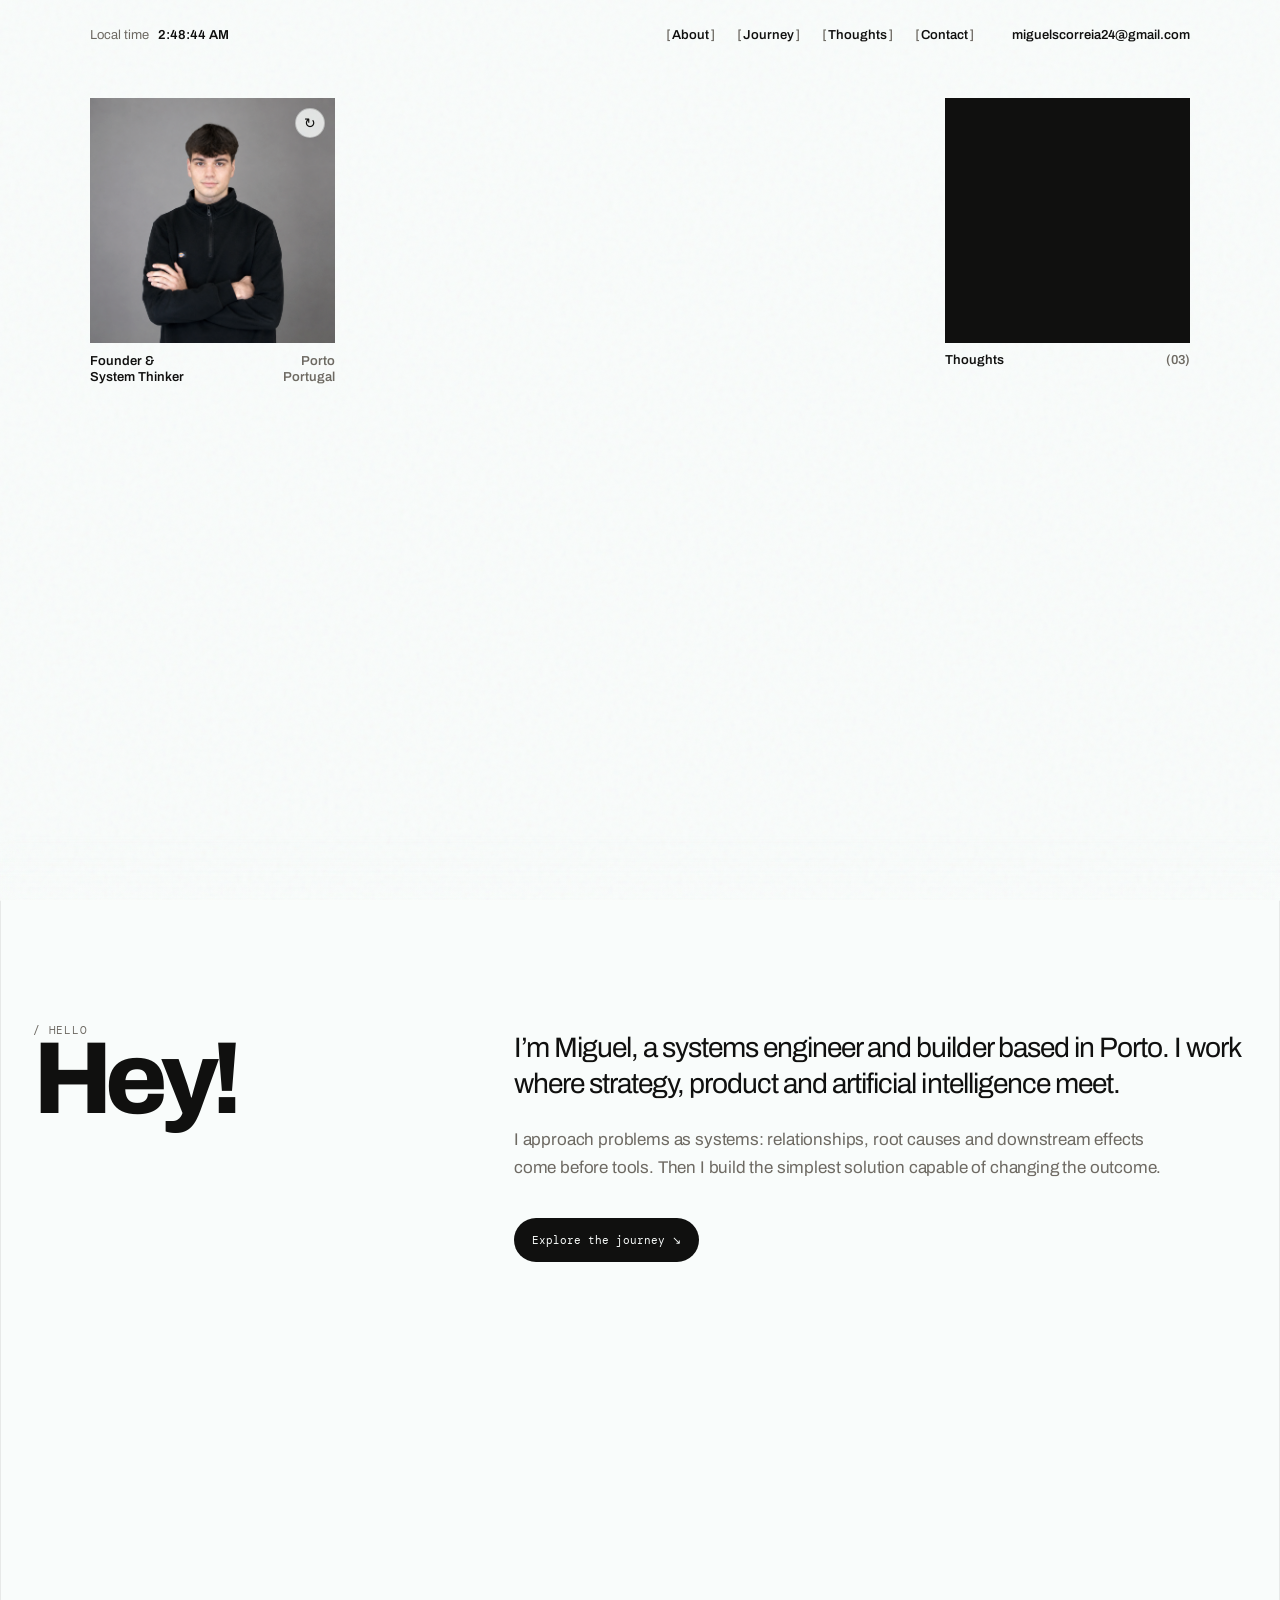
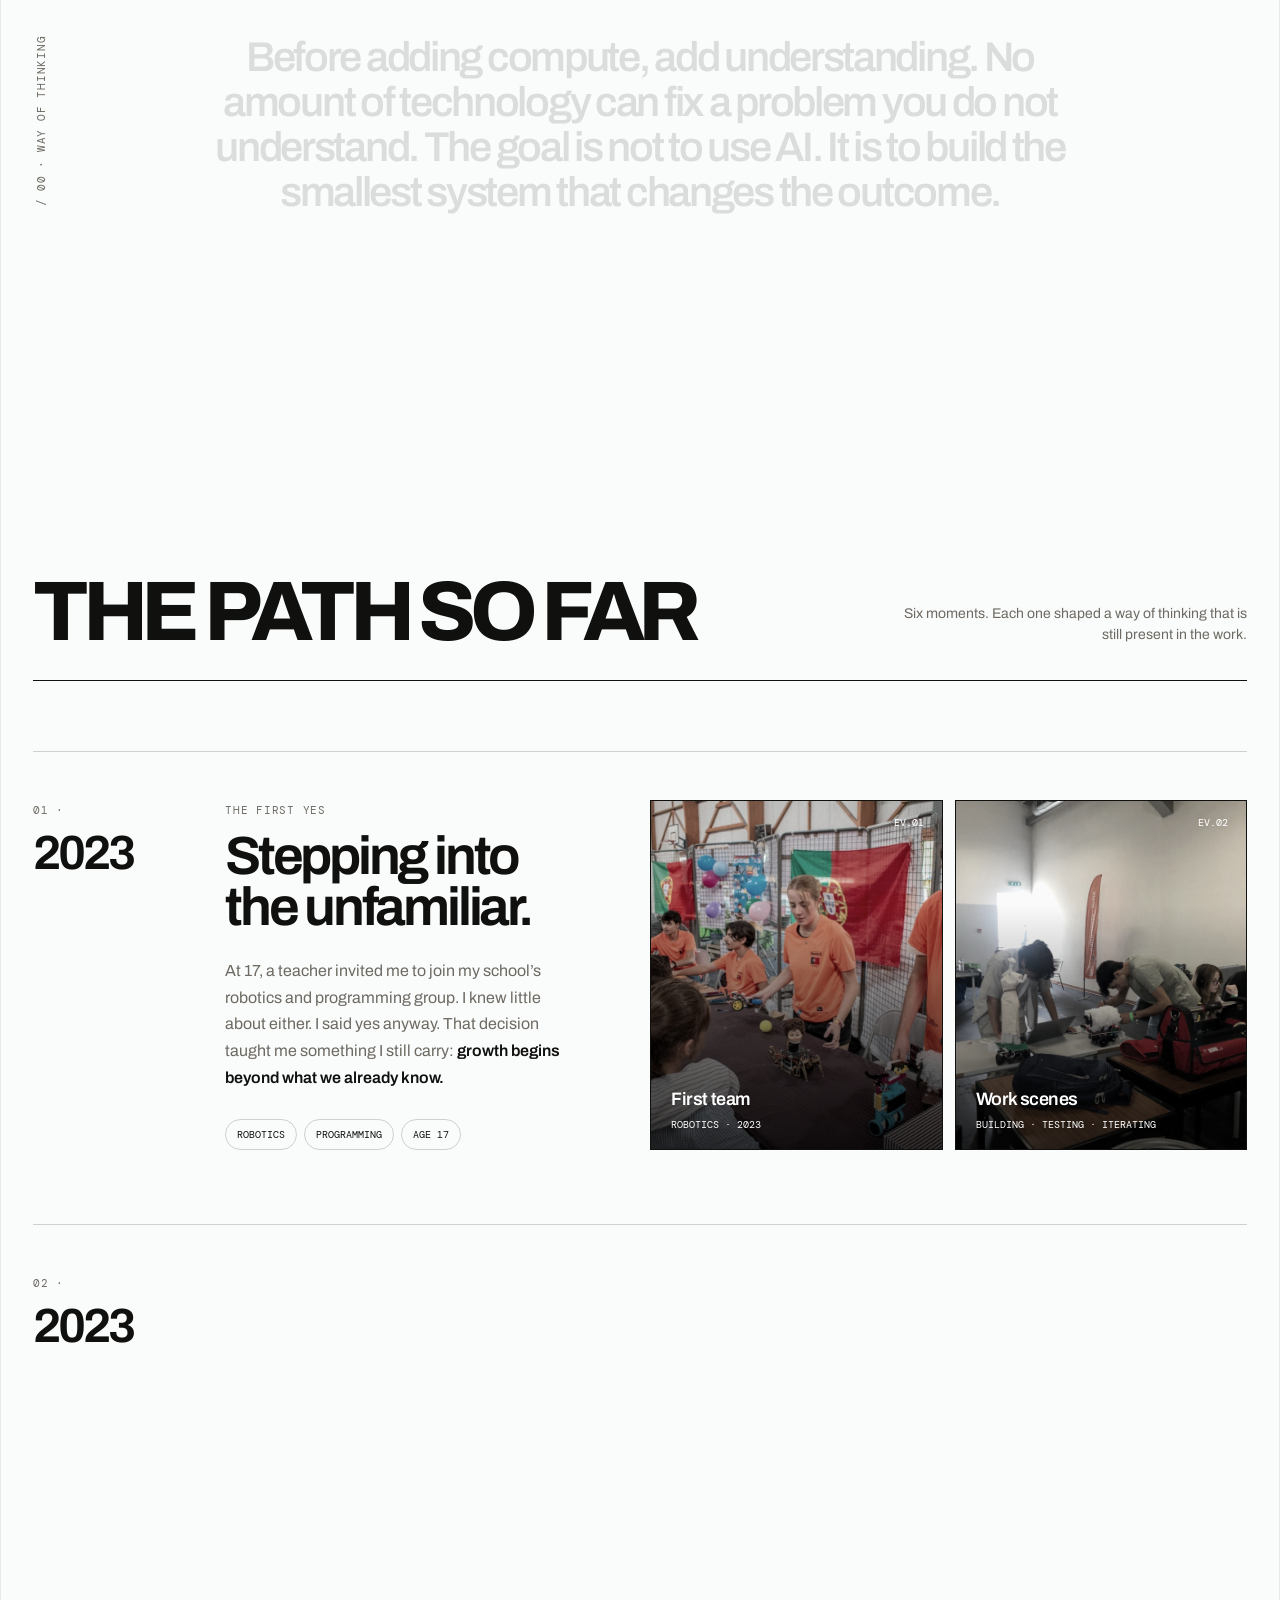
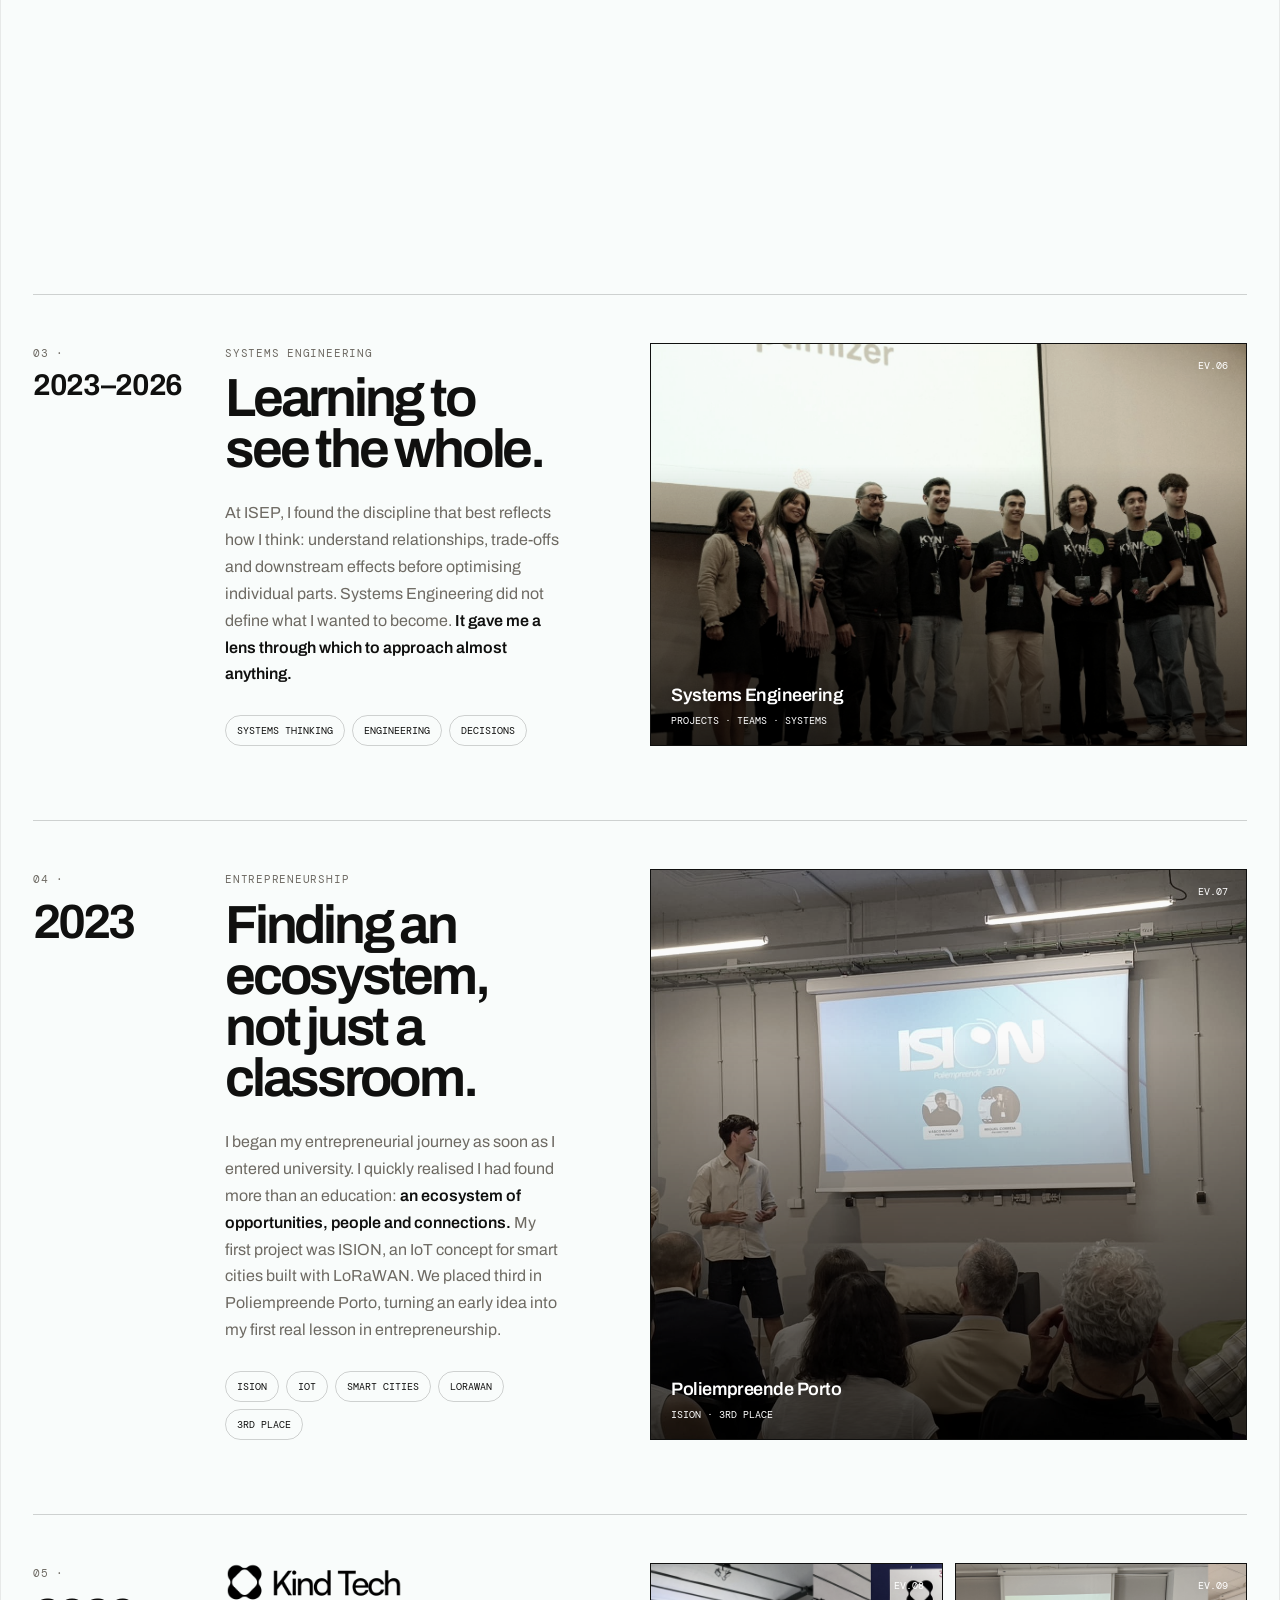
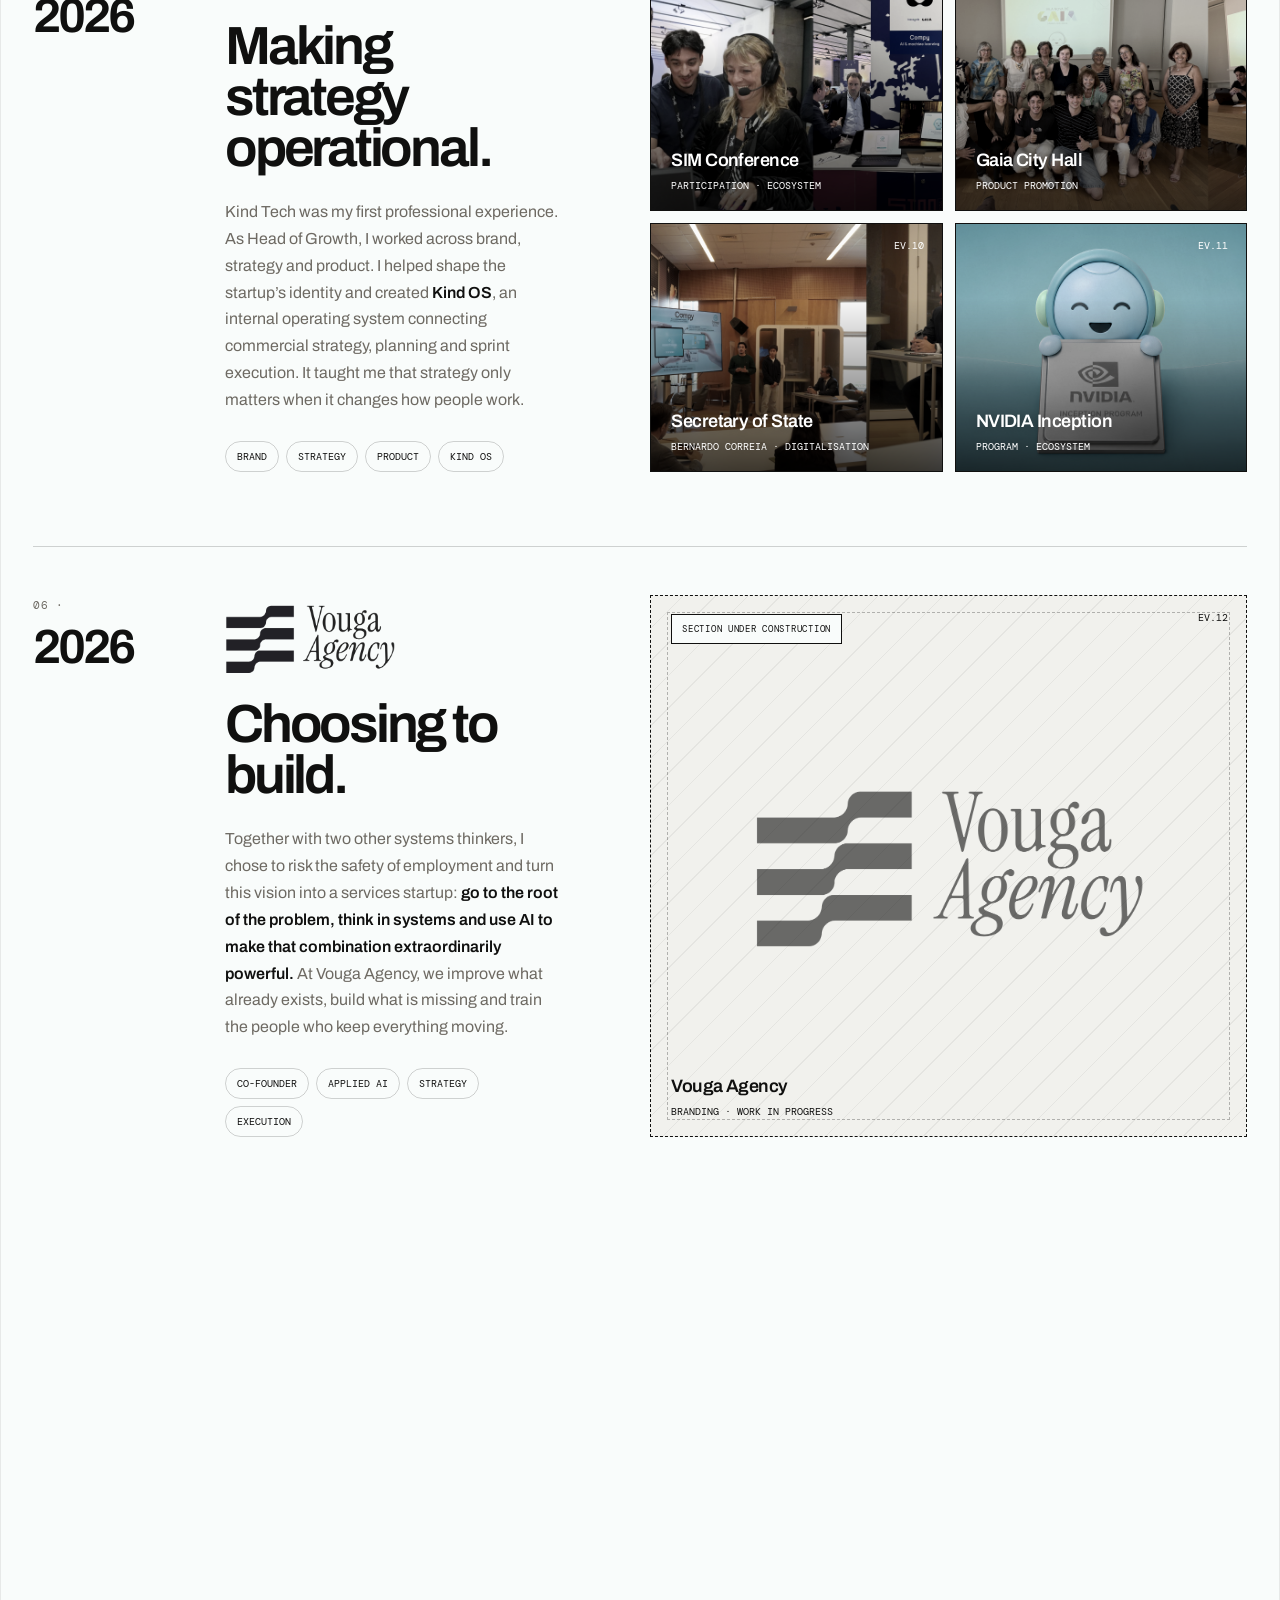
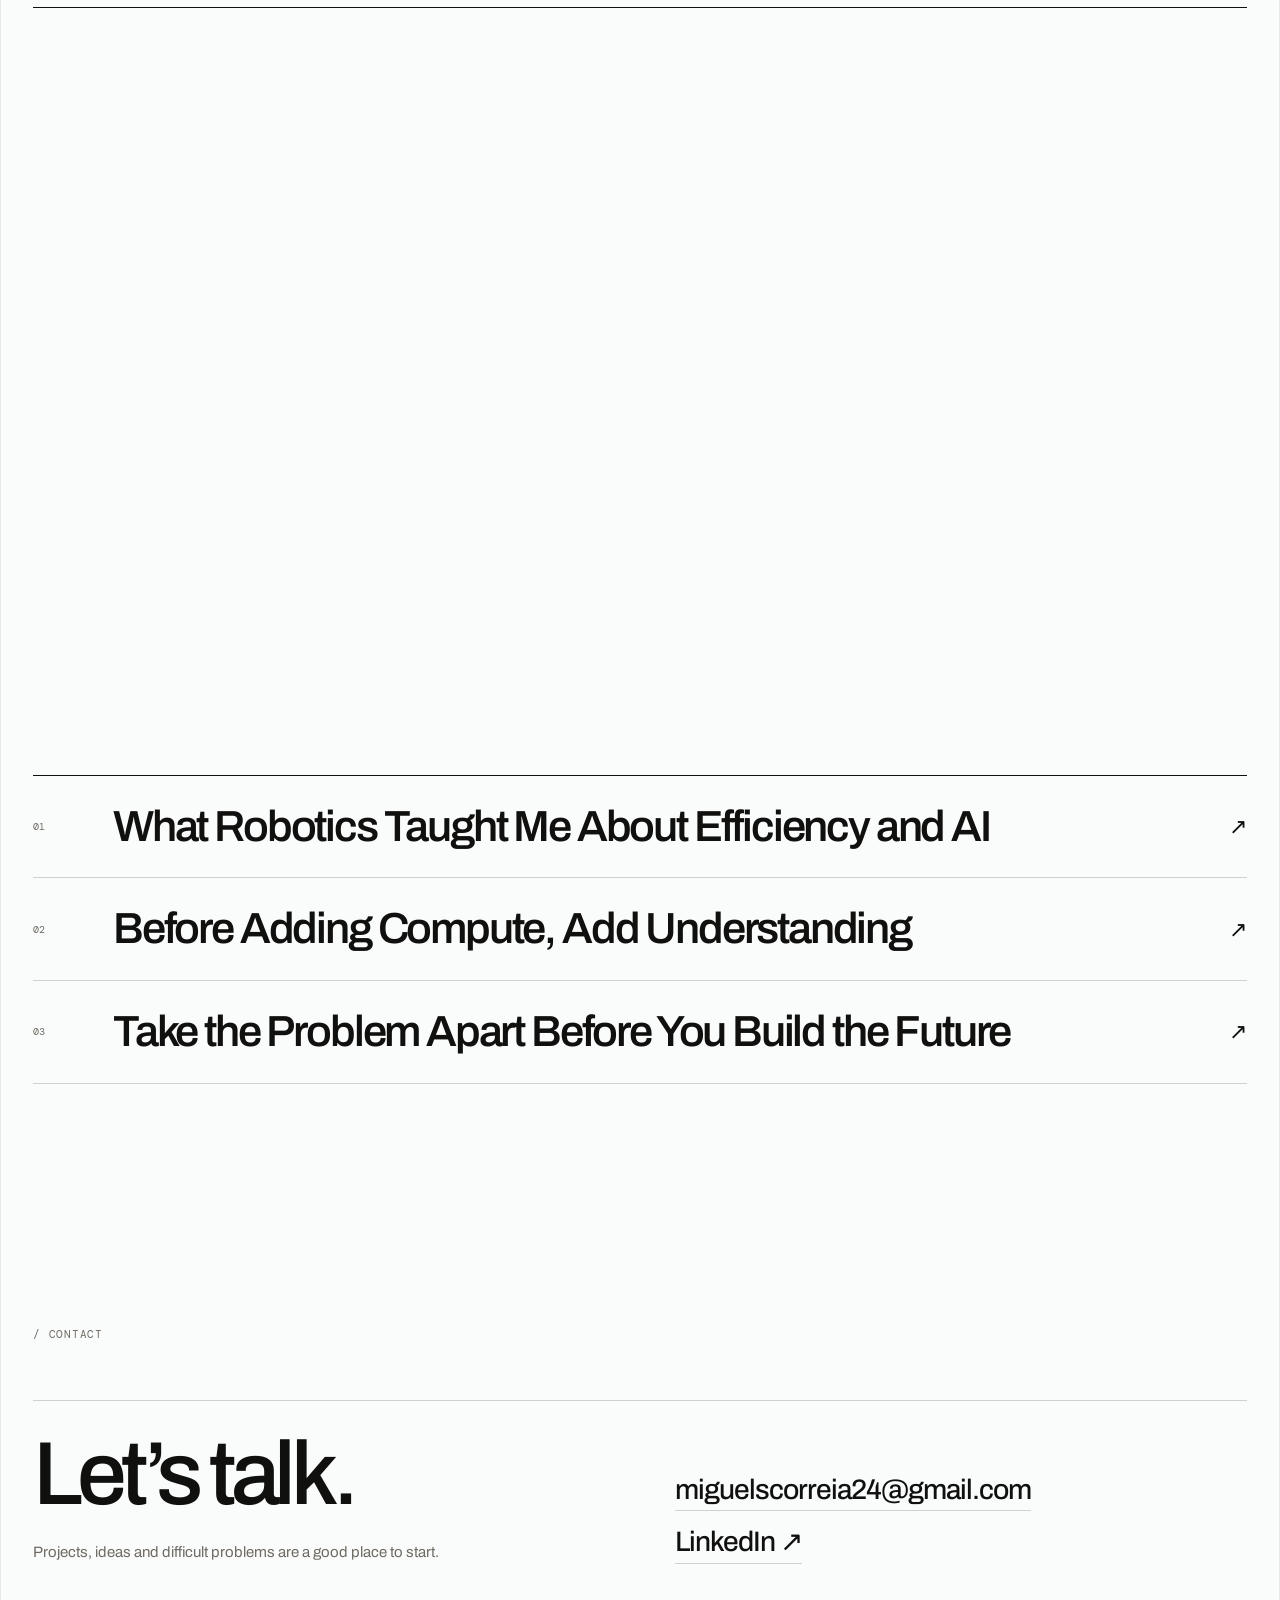
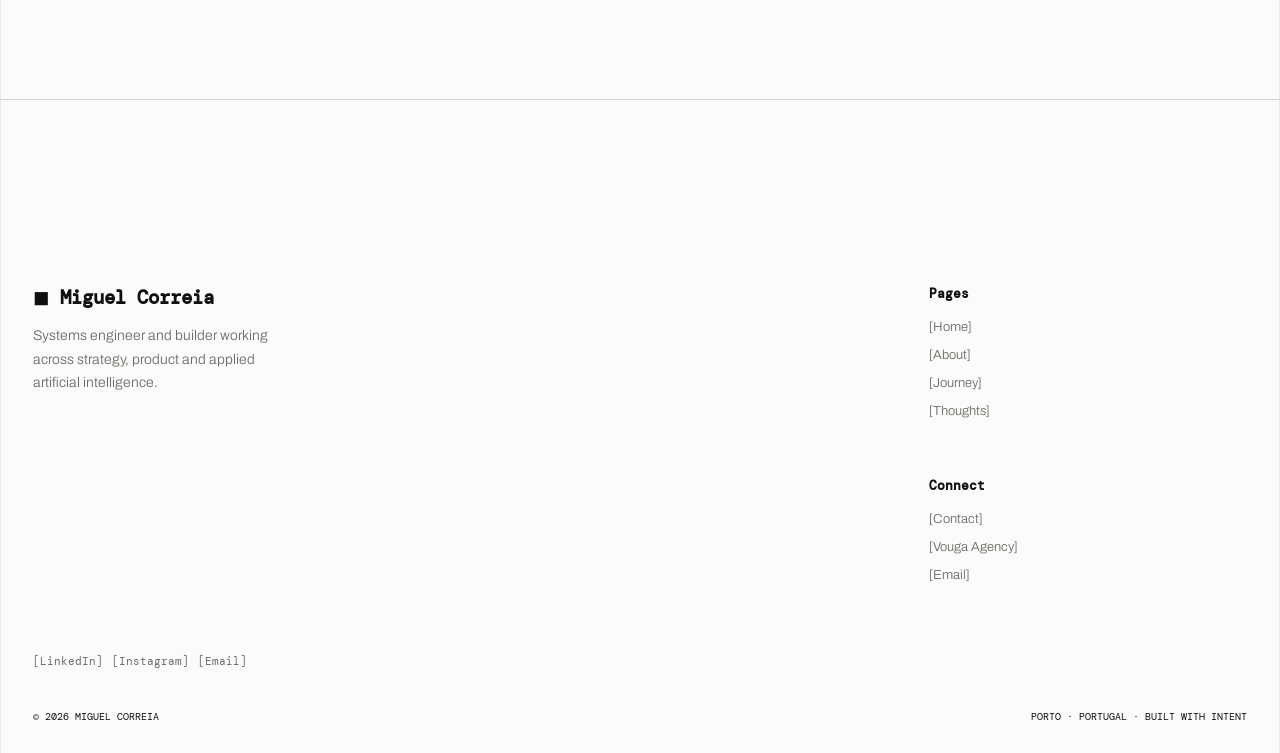
==== index.html @ 3b6b0b32 "index naming" ====
<!doctype html>
<html lang="en">
<head>
  <meta charset="utf-8">
  <meta name="viewport" content="width=device-width, initial-scale=1">
  <meta name="description" content="Miguel Correia — systems engineer and co-founder of Vouga Agency.">
  <meta name="theme-color" content="#f3f0ea">
  <title>Miguel Correia — Founder & System Thinker</title>
  <link rel="preconnect" href="https://fonts.googleapis.com">
  <link rel="preconnect" href="https://fonts.gstatic.com" crossorigin>
  <link href="https://fonts.googleapis.com/css2?family=Archivo:wdth,wght@75..125,300..900&family=DM+Mono:wght@300;400;500&display=swap" rel="stylesheet">
  <style>
    :root{
      --paper:#f9fcfb;
      --paper-deep:#f3f0ea;
      --ink:#10100f;
      --muted:#6e6a63;
      --line:rgba(16,16,15,.18);
      --acid:#d97850;
      --orange:#d97850;
      --violet:#6f5cff;
      --sans:"Archivo",Arial,sans-serif;
      --mono:"DM Mono",monospace;
      --ease:cubic-bezier(.16,1,.3,1);
    }

    *{box-sizing:border-box;margin:0;padding:0}
    html{scroll-behavior:smooth;scroll-padding-top:110px}
    body{background:#f9fcfb;color:var(--ink);font-family:var(--sans);overflow-x:hidden;-webkit-font-smoothing:antialiased}
    a{color:inherit}
    ::selection{background:var(--acid);color:var(--ink)}
    img{display:block;max-width:100%}

    .grain{position:fixed;inset:0;z-index:100;pointer-events:none;opacity:.055;mix-blend-mode:multiply;background-image:url("data:image/svg+xml,%3Csvg viewBox='0 0 180 180' xmlns='http://www.w3.org/2000/svg'%3E%3Cfilter id='n'%3E%3CfeTurbulence type='fractalNoise' baseFrequency='.86' numOctaves='4' stitchTiles='stitch'/%3E%3C/filter%3E%3Crect width='100%25' height='100%25' filter='url(%23n)' opacity='.8'/%3E%3C/svg%3E")}
    .progress{position:fixed;z-index:40;left:0;top:0;width:100%;height:3px;transform:scaleX(var(--progress,0));transform-origin:left;background:var(--acid);pointer-events:none}
    .page{width:100%;margin-inline:auto}
    .page>main,.page>footer{width:min(1440px,100%);margin-inline:auto;border-left:1px solid rgba(16,16,15,.08);border-right:1px solid rgba(16,16,15,.08)}
    .shell{width:min(1320px,calc(100% - 64px));margin-inline:auto}
    .micro{font:400 11px/1.5 var(--mono);letter-spacing:.07em;text-transform:uppercase}
    .muted{color:var(--muted)}

    .nav{position:fixed;z-index:30;top:22px;left:50%;transform:translateX(-50%);width:min(470px,calc(100% - 30px));height:62px;padding:8px;border-radius:22px;background:var(--ink);color:var(--paper);transition:width .55s var(--ease),height .55s var(--ease),border-radius .55s var(--ease);box-shadow:0 16px 40px rgba(16,16,15,.12)}
    .nav.compact{width:min(400px,calc(100% - 30px));height:54px;border-radius:18px}
    .nav-inner{height:100%;display:flex;align-items:center;justify-content:space-between;padding-left:12px}
    .nav-brand{font-size:19px;font-weight:600;text-decoration:none;letter-spacing:-.04em}
    .nav-menu{display:flex;align-items:center;gap:4px}
    .nav-menu a{font:400 10px var(--mono);text-decoration:none;padding:11px 12px;border-radius:12px;color:rgba(243,240,234,.72);transition:.25s}
    .nav-menu a:hover{color:var(--paper);background:rgba(255,255,255,.1)}
    .nav-toggle{display:none;border:0;background:var(--paper);color:var(--ink);border-radius:11px;padding:10px 13px;font:500 12px var(--mono)}

    .hero{min-height:100svh;position:relative;display:flex;align-items:center;padding:132px 0 50px;overflow:hidden}
    .hero-stage{position:relative;width:100%}
    .hero-title{position:relative;z-index:3;font-size:clamp(86px,14.1vw,204px);font-weight:820;font-stretch:100%;line-height:.76;letter-spacing:-.085em;text-transform:uppercase;pointer-events:none;transform:translate3d(0,calc(var(--hero-shift,0) * -1px),0)}
    .hero-title span{display:block}
    .hero-title .line-2{text-align:right}
    .hero-title .outline{color:transparent;-webkit-text-stroke:2px var(--ink)}

    .portrait-stack{position:absolute;z-index:4;left:50%;top:47%;width:clamp(220px,22vw,330px);height:clamp(300px,34vw,480px);transform:translate(-50%,-42%) translate3d(0,calc(var(--hero-shift,0) * .42px),0);perspective:1000px}
    .portrait-back,.portrait-front{position:absolute;inset:0;overflow:hidden;border-radius:5px;background:#222;transition:transform .8s var(--ease),clip-path .8s var(--ease);box-shadow:0 28px 70px rgba(16,16,15,.16)}
    .portrait-back{transform:translate(-46px,-24px) rotate(-5deg);clip-path:polygon(0 0,100% 0,100% 82%,0 100%);filter:grayscale(1) contrast(1.15)}
    .portrait-front{transform:translate(34px,28px) rotate(3deg);clip-path:polygon(0 14%,100% 0,100% 100%,0 86%)}
    .portrait-stack:hover .portrait-back{transform:translate(-68px,-35px) rotate(-8deg)}
    .portrait-stack:hover .portrait-front{transform:translate(52px,38px) rotate(5deg)}
    .portrait-stack img{width:100%;height:100%;object-fit:cover;object-position:67% center;transform:scale(1.8);filter:saturate(.75) contrast(1.08)}
    .portrait-back img{filter:grayscale(1) contrast(1.2)}

    .spark{position:absolute;z-index:5;width:54px;height:54px;background:var(--ink);clip-path:polygon(50% 0,63% 36%,100% 50%,63% 64%,50% 100%,37% 64%,0 50%,37% 36%);filter:drop-shadow(3px 4px 0 var(--violet));animation:spin-float 7s ease-in-out infinite}
    .spark.s1{left:3%;top:54%}.spark.s2{right:2%;bottom:12%;width:66px;height:66px;animation-delay:-3s;filter:drop-shadow(-4px 4px 0 var(--orange))}
    @keyframes spin-float{50%{transform:translateY(-18px) rotate(38deg)}}

    .hero-meta{position:relative;z-index:6;display:flex;align-items:end;justify-content:space-between;margin-top:48px;gap:20px}
    .hero-meta strong{display:block;font-size:clamp(38px,5.3vw,78px);font-weight:650;letter-spacing:-.065em;line-height:.9}
    .hero-meta .right{text-align:right}
    .hero-meta .right span{display:block;margin-top:9px}

    .ticker{border-top:1px solid var(--ink);border-bottom:1px solid var(--ink);overflow:hidden;background:var(--acid);transform:rotate(-1deg) scale(1.02);margin:10px 0 0}
    .ticker-track{display:flex;width:max-content;animation:ticker 22s linear infinite;padding:14px 0}
    .ticker-track span{font-size:18px;font-weight:700;text-transform:uppercase;white-space:nowrap;letter-spacing:-.025em}
    .ticker-track span::after{content:"✦";padding:0 26px}
    @keyframes ticker{to{transform:translateX(-50%)}}

    .intro{padding:170px 0 120px}
    .intro-grid{display:grid;grid-template-columns:.65fr 1.35fr;gap:clamp(45px,10vw,150px);align-items:start}
    .intro h2{font-size:clamp(76px,10vw,145px);line-height:.8;font-weight:780;letter-spacing:-.075em}
    .intro-copy{padding-top:10px;max-width:760px}
    .intro-copy p{font-size:clamp(22px,2.2vw,33px);line-height:1.28;letter-spacing:-.035em;margin-bottom:24px}
    .intro-copy p:last-of-type{font-size:17px;line-height:1.65;letter-spacing:-.01em;color:var(--muted);max-width:650px}
    .pill-link{display:inline-flex;align-items:center;gap:12px;margin-top:12px;padding:15px 18px;border-radius:999px;background:var(--ink);color:var(--paper);font:400 11px var(--mono);text-decoration:none;transition:transform .35s var(--ease)}
    .pill-link:hover{transform:translateY(-4px) rotate(-1deg)}

    .manifesto{min-height:115svh;display:grid;place-items:center;padding:150px 0;position:relative}
    .manifesto-text{max-width:1100px;text-align:center;font-size:clamp(38px,5.5vw,80px);line-height:1.08;font-weight:570;letter-spacing:-.055em}
    .manifesto-text .word{color:rgba(16,16,15,.13);transition:color .18s linear,transform .18s linear;display:inline-block;transform:translateY(4px)}
    .manifesto-text .word.lit{color:var(--ink);transform:none}
    .manifesto-index{position:absolute;left:32px;top:50%;writing-mode:vertical-rl;transform:translateY(-50%) rotate(180deg)}

    .section-top{display:flex;justify-content:space-between;align-items:end;gap:30px;padding-bottom:34px;border-bottom:1px solid var(--ink)}
    .section-top h2{font-size:clamp(62px,8.6vw,125px);font-weight:760;line-height:.78;letter-spacing:-.075em;text-transform:uppercase}
    .section-top p{max-width:350px;text-align:right;color:var(--muted);font-size:14px;line-height:1.55}

    .journey{padding:100px 0 160px}
    .chapters{margin-top:70px}
    .chapter{display:grid;grid-template-columns:150px 1fr;gap:42px;padding:60px 0 100px;border-top:1px solid var(--line)}
    .chapter-index{position:sticky;top:110px;height:max-content}
    .chapter-index b{display:block;font-size:48px;font-weight:650;letter-spacing:-.06em;margin-top:8px}
    .chapter-index b.range{font-size:30px;letter-spacing:-.045em}
    .chapter-content{display:grid;grid-template-columns:minmax(280px,.72fr) minmax(420px,1.28fr);gap:clamp(40px,7vw,100px)}
    .chapter-copy h3{font-size:clamp(43px,5vw,72px);line-height:.95;font-weight:650;letter-spacing:-.06em;margin:12px 0 25px}
    .chapter-copy p{font-size:16px;line-height:1.68;color:var(--muted);max-width:560px}
    .chapter-copy strong{color:var(--ink);font-weight:600}
    .chapter-brand-logo{display:block;width:auto;max-width:190px;max-height:48px;object-fit:contain;object-position:left center;margin-bottom:18px}
    .chapter-brand-logo.kindtech-chapter-logo{transform:translateX(-.2cm)}
    .chapter-brand-logo.vouga-chapter-logo{width:170px;max-width:170px;max-height:none}
    .tags{display:flex;gap:7px;flex-wrap:wrap;margin-top:27px}
    .tags span{padding:8px 11px;border:1px solid var(--line);border-radius:999px;font:400 10px var(--mono);text-transform:uppercase}

    .evidence-grid{display:grid;grid-template-columns:repeat(2,1fr);gap:12px}
    .evidence{position:relative;min-height:225px;padding:22px;border:1px solid var(--ink);background:var(--paper-deep);overflow:hidden;transition:transform .5s var(--ease),background .3s;color:var(--ink)}
    .evidence.wide{grid-column:1/-1;min-height:300px}
    .evidence:hover{transform:translateY(-7px) rotate(.4deg);background:var(--acid)}
    .evidence::before,.evidence::after{content:"";position:absolute;background:var(--ink);opacity:.16}
    .evidence::before{width:140%;height:1px;left:-20%;top:50%;transform:rotate(18deg)}
    .evidence::after{height:140%;width:1px;top:-20%;left:50%;transform:rotate(18deg)}
    .evidence.has-image::before{z-index:1;inset:0;width:auto;height:auto;background:linear-gradient(180deg,rgba(0,0,0,.02) 30%,rgba(0,0,0,.72) 100%);opacity:1;transform:none}
    .evidence.has-image::after{display:none}
    .evidence.has-image img{position:absolute;inset:0;width:100%;height:100%;object-fit:cover;filter:grayscale(.35) saturate(.72) contrast(1.05);transition:transform .8s var(--ease),filter .8s var(--ease)}
    .evidence.has-image:hover img{transform:scale(1.045);filter:grayscale(0) saturate(.9) contrast(1.02)}
    .evidence.has-image .evidence-no,.evidence.has-image .evidence-label{z-index:2;color:#fff;text-shadow:0 1px 12px rgba(0,0,0,.28)}
    @media(min-width:651px){.evidence.has-image img.fnr-photo{object-position:50% 38%}}
    .evidence-grid.compact-four .evidence{min-height:180px}
    .evidence.pending-photo{background:linear-gradient(145deg,var(--paper-deep),#f9fcfb)}
    .evidence.pending-photo::before{opacity:.08}
    .evidence.pending-photo::after{opacity:.08}
    .evidence.pending-photo .evidence-label span::before{content:"○ ";color:var(--orange)}
    .evidence.construction{min-height:320px;background:#f1f1ed;border-style:dashed}
    .evidence.construction img{object-fit:contain;padding:clamp(45px,8vw,105px);opacity:.68;filter:grayscale(1) contrast(.92);animation:construction-logo 5s var(--ease) infinite}
    .evidence.construction::before{z-index:1;inset:0;width:auto;height:auto;background:repeating-linear-gradient(135deg,transparent 0 22px,rgba(16,16,15,.055) 22px 23px);opacity:1;transform:none;animation:construction-grid 7s linear infinite}
    .evidence.construction::after{display:block;z-index:1;inset:16px;width:auto;height:auto;border:1px dashed rgba(16,16,15,.28);background:transparent;opacity:1;transform:none}
    .evidence.construction .evidence-no,.evidence.construction .evidence-label{z-index:2;color:var(--ink);text-shadow:none}
    .construction-status{position:absolute;z-index:2;left:20px;top:18px;padding:8px 10px;border:1px solid var(--ink);background:var(--paper);font:400 9px var(--mono);text-transform:uppercase;letter-spacing:.08em}
    @keyframes construction-logo{50%{opacity:.9;transform:scale(1.018)}}
    @keyframes construction-grid{to{background-position:65px 0}}
    .evidence-no{position:absolute;right:18px;top:15px;font:400 10px var(--mono)}
    .evidence-label{position:absolute;left:20px;right:20px;bottom:18px;z-index:2}
    .evidence-label b{display:block;font-size:18px;font-weight:600;letter-spacing:-.03em;margin-bottom:5px}
    .evidence-label span{font:400 10px var(--mono);text-transform:uppercase}

    .vouga{position:relative;overflow:hidden;background:var(--ink);color:var(--paper);padding:150px 0 130px}
    .vouga::before{content:"";position:absolute;right:-12vw;top:-18vw;width:55vw;height:55vw;border:1px solid rgba(243,240,234,.16);border-radius:50%;box-shadow:0 0 0 7vw rgba(243,240,234,.025),0 0 0 14vw rgba(243,240,234,.018);animation:orbit-ring 14s linear infinite}
    @keyframes orbit-ring{to{transform:rotate(360deg)}}
    .vouga-head{display:flex;justify-content:space-between;align-items:start;position:relative;z-index:2}
    .vouga-logo{width:84px;filter:invert(1)}
    .vouga h2{position:relative;z-index:2;font-size:clamp(86px,14vw,202px);font-weight:800;line-height:.76;letter-spacing:-.085em;text-transform:uppercase;margin:100px 0 55px}
    .vouga h2 span{display:block}.vouga h2 span:last-child{text-align:right;color:var(--acid)}
    .vouga-grid{position:relative;z-index:2;display:grid;grid-template-columns:1.15fr .85fr;gap:80px;align-items:end}
    .vouga-lead{font-size:clamp(25px,3vw,44px);line-height:1.18;letter-spacing:-.045em;max-width:780px}
    .vouga-side{border-left:1px solid rgba(243,240,234,.25);padding-left:28px}
    .vouga-side p{color:rgba(243,240,234,.65);font-size:14px;line-height:1.65;margin-bottom:25px}
    .vouga .pill-link{background:var(--acid);color:var(--ink)}

    .principles{padding:150px 0}
    .principle-list{margin-top:70px;border-top:1px solid var(--ink)}
    .principle{display:grid;grid-template-columns:120px 1fr 1fr;gap:40px;align-items:center;padding:42px 0;border-bottom:1px solid var(--ink);transition:padding .4s var(--ease),background .3s}
    .principle:hover{padding-left:22px;padding-right:22px;background:var(--acid)}
    .principle h3{font-size:clamp(30px,4vw,58px);font-weight:660;letter-spacing:-.055em}
    .principle p{font-size:15px;line-height:1.6;color:var(--muted);max-width:480px}
    .principle:hover p{color:var(--ink)}

    .contact{min-height:100svh;display:grid;align-items:center;padding:140px 0 65px;overflow:hidden}
    .contact h2{font-size:clamp(86px,14vw,202px);font-weight:800;line-height:.76;letter-spacing:-.09em;text-transform:uppercase}
    .contact h2 span{display:block}.contact h2 span:nth-child(2){text-align:right;color:transparent;-webkit-text-stroke:2px var(--ink)}
    .contact-bottom{display:flex;justify-content:space-between;align-items:end;gap:30px;margin-top:70px;padding-top:28px;border-top:1px solid var(--ink)}
    .contact-bottom p{max-width:430px;color:var(--muted);line-height:1.6}
    .contact-mail{font-size:clamp(19px,2.2vw,32px);font-weight:600;letter-spacing:-.04em;text-underline-offset:7px}

    footer{display:flex;justify-content:space-between;gap:30px;padding:28px 0 36px;border-top:1px solid var(--line);font:400 10px var(--mono);text-transform:uppercase}

    /* proportion pass + editorial navigation */
    .nav{top:0;width:min(1200px,calc(100% - 32px));height:72px;padding:0 26px;border:1px solid rgba(16,16,15,.11);border-top:0;border-radius:0;background:rgba(243,240,234,.9);color:var(--ink);box-shadow:none;backdrop-filter:blur(18px)}
    .nav.compact{width:min(1200px,calc(100% - 32px));height:62px;border-radius:0}
    .nav-inner{display:grid;grid-template-columns:1fr auto 1fr;padding:0;height:100%}
    .nav-side{display:flex;align-items:center;gap:30px}
    .nav-side.right{justify-content:flex-end}
    .nav-side a{font:400 12px var(--mono);text-decoration:none;color:var(--muted);transition:color .25s}
    .nav-side a:hover{color:var(--ink)}
    .nav-brand{align-self:center;padding:0 30px;font-size:17px;font-weight:700;text-align:center}

    /* minimal editorial hero */
    .nav.hero-nav{position:absolute;top:0;width:100%;height:70px;padding:0 7vw;border:0;border-radius:0;background:transparent;box-shadow:none;backdrop-filter:none;color:var(--ink)}
    .nav.hero-nav.compact{width:100%;height:70px}
    .hero-nav .nav-inner{display:flex;justify-content:space-between;gap:30px}
    .local-time{display:flex;align-items:center;gap:9px;font-size:13px;white-space:nowrap}
    .local-time span{color:var(--muted)}
    .local-time strong{font-weight:600;font-variant-numeric:tabular-nums}
    .hero-nav-right{display:flex;align-items:center;gap:38px}
    .hero-nav-links{display:flex;gap:22px}
    .hero-nav-links a,.hero-email{font-size:13px;font-weight:570;text-decoration:none;white-space:nowrap}
    .hero-nav-links a::before{content:"[";color:var(--muted);margin-right:2px;display:inline-block;transition:.25s var(--ease)}
    .hero-nav-links a::after{content:"]";color:var(--muted);margin-left:2px;display:inline-block;transition:.25s var(--ease)}
    .hero-nav-links a:hover{color:var(--orange)}
    .hero-nav-links a:hover::before{transform:translateX(-2px)}.hero-nav-links a:hover::after{transform:translateX(2px)}
    .hero-email{text-decoration:underline;text-decoration-color:transparent;text-underline-offset:5px;transition:.25s}
    .hero-email:hover{text-decoration-color:var(--orange)}
    .mobile-brand,.mobile-menu-toggle,.mobile-menu{display:none}

    .minimal-hero{position:relative;min-height:100svh;padding:98px 7vw 48px;display:grid;grid-template-columns:minmax(190px,245px) 1fr minmax(190px,245px);grid-template-rows:auto 1fr auto;column-gap:clamp(32px,6vw,110px);overflow:hidden}
    .hero-profile{grid-column:1;grid-row:1;align-self:start}
    .hero-profile-photo{width:100%;aspect-ratio:1;overflow:hidden;background:var(--paper-deep)}
    .hero-profile-photo img{width:100%;height:100%;object-fit:cover;object-position:center;filter:saturate(.82) contrast(1.04)}
    .hero-profile-role{display:flex;justify-content:space-between;gap:12px;margin-top:10px;font-size:13px;font-weight:580;line-height:1.25}
    .hero-profile-role span:last-child{text-align:right;color:var(--muted)}
    .profile-card{position:relative;width:100%;aspect-ratio:1;perspective:1100px}
    .profile-card-inner{position:absolute;inset:0;transform-style:preserve-3d;transition:transform .8s var(--ease)}
    .profile-card.is-flipped .profile-card-inner{transform:rotateY(180deg)}
    .profile-card .hero-profile-photo,.profile-card-back{position:absolute;inset:0;width:100%;height:100%;backface-visibility:hidden;-webkit-backface-visibility:hidden}
    .profile-card .hero-profile-photo{aspect-ratio:auto}
    .profile-card-back{transform:rotateY(180deg);display:flex;flex-direction:column;justify-content:space-between;padding:20px;background:var(--ink);color:var(--paper)}
    .profile-card-back small{font:400 9px var(--mono);letter-spacing:.08em;text-transform:uppercase;color:rgba(249,252,251,.5)}
    .profile-card-links{display:flex;flex-direction:column;align-items:flex-start;gap:8px}
    .profile-card-links a{font-size:clamp(15px,1.4vw,20px);font-weight:560;text-decoration:none;border-bottom:1px solid rgba(249,252,251,.25)}
    .profile-flip-toggle{position:absolute;z-index:3;inset:0;width:100%;height:100%;border:0;background:transparent;cursor:pointer}
    .profile-flip-toggle::after{content:"↻";position:absolute;right:10px;top:10px;width:28px;height:28px;display:grid;place-items:center;border:1px solid rgba(16,16,15,.2);border-radius:50%;background:rgba(249,252,251,.82);color:var(--ink);font-size:14px;backdrop-filter:blur(8px);transition:transform .35s var(--ease)}
    .profile-flip-toggle:hover::after{transform:rotate(90deg)}
    .profile-flip-toggle:focus-visible,.profile-back-close:focus-visible{outline:2px solid var(--orange);outline-offset:3px}
    .profile-card.is-flipped .profile-flip-toggle{pointer-events:none}
    .profile-back-close{align-self:flex-end;width:30px;height:30px;border:1px solid rgba(249,252,251,.35);border-radius:50%;background:transparent;color:var(--paper);font-size:16px;cursor:pointer}

    .hero-video{grid-column:2;grid-row:1/4;place-self:center;width:100%;max-width:245px;aspect-ratio:1;overflow:hidden;background:var(--paper);isolation:isolate}
    .hero-video video{width:100%;height:100%;object-fit:cover;display:block;filter:grayscale(1) contrast(1.85) brightness(1.22);mix-blend-mode:multiply}

    .hero-thoughts{grid-column:3;grid-row:1;align-self:start}
    .hero-thought-frame{position:relative;width:100%;aspect-ratio:1;overflow:hidden;background:var(--ink);color:var(--paper)}
    .hero-thought{position:absolute;inset:0;padding:19px;display:flex;flex-direction:column;justify-content:space-between;color:inherit;text-decoration:none;opacity:0;visibility:hidden;pointer-events:none;transform:translateY(12px);animation:thought-cycle 18s infinite}
    .hero-thought:nth-child(2){animation-delay:6s}.hero-thought:nth-child(3){animation-delay:12s}
    .hero-thought .count{font:400 10px var(--mono);color:rgba(243,240,234,.55)}
    .hero-thought h3{font-size:clamp(18px,1.65vw,25px);line-height:1.04;letter-spacing:-.04em;font-weight:580}
    .hero-thought p{font-size:11px;line-height:1.45;color:rgba(243,240,234,.58)}
    @keyframes thought-cycle{0%{opacity:0;visibility:hidden;pointer-events:none;transform:translateY(12px)}6%,28%{opacity:1;visibility:visible;pointer-events:auto;transform:none}34%,100%{opacity:0;visibility:hidden;pointer-events:none;transform:translateY(-10px)}}
    .hero-thought-meta{display:flex;justify-content:space-between;margin-top:10px;font-size:13px;font-weight:580}
    .hero-thought-meta span:last-child{color:var(--muted)}

    .hero-description{grid-column:1;grid-row:3;align-self:end;max-width:330px;font-size:clamp(18px,1.7vw,25px);line-height:1.06;letter-spacing:-.035em;font-weight:570}
    .hero-signature{grid-column:3;grid-row:3;align-self:end;justify-self:end;width:max-content;text-align:right;font-size:clamp(30px,4vw,58px);line-height:.9;letter-spacing:-.065em;font-weight:680;white-space:nowrap}
    .hero-signature span{font-weight:430}

    .hero{min-height:90svh;padding:112px 0 42px}
    .hero-title{font-size:clamp(74px,9.8vw,142px);line-height:.79;padding-inline:12px}
    .hero-title .line-2 .outline{display:inline}
    .portrait-stack{width:clamp(205px,19vw,285px);height:clamp(285px,30vw,420px)}
    .intro{padding:120px 0 90px}
    .intro h2{font-size:clamp(68px,8vw,112px)}
    .manifesto{min-height:82svh;padding:105px 0}
    .manifesto-text{font-size:clamp(28px,3.25vw,46px);max-width:900px;margin-inline:auto;text-align:center}
    .section-top h2{font-size:clamp(56px,6.6vw,94px)}
    .journey{padding:90px 0 115px}
    .chapter{padding:48px 0 74px}
    .chapter-copy h3{font-size:clamp(39px,4.2vw,61px)}
    .evidence.wide{min-height:260px}
    .vouga{padding:110px 0 100px}
    .vouga h2{font-size:clamp(72px,11vw,158px);margin:72px 0 45px}
    .principles{padding:110px 0}
    .contact{min-height:68svh;padding:105px 0 55px}
    .contact h2{font-size:clamp(72px,10.5vw,150px)}

    .bottom-blur{position:fixed;z-index:24;left:0;right:0;bottom:-1px;height:68px;pointer-events:none;background:linear-gradient(180deg,transparent,rgba(249,252,251,.58));backdrop-filter:blur(7px);-webkit-backdrop-filter:blur(7px);mask-image:linear-gradient(to bottom,transparent 0%,black 72%);-webkit-mask-image:linear-gradient(to bottom,transparent 0%,black 72%)}

    .content-section{padding:105px 0}
    .content-title{font-size:clamp(58px,7vw,98px);font-weight:720;letter-spacing:-.065em;line-height:.9;margin-bottom:48px}
    .testimonials-grid{display:grid;grid-template-columns:repeat(4,1fr);gap:14px}
    .testimonial-card{min-height:300px;border-radius:18px;background:var(--ink);color:var(--paper);padding:23px;display:flex;flex-direction:column;justify-content:space-between;transition:transform .45s var(--ease)}
    .testimonial-card:hover{transform:translateY(-7px)}
    .testimonial-card blockquote{font-size:14px;line-height:1.48;letter-spacing:-.015em;color:rgba(243,240,234,.9)}
    .testimonial-card.placeholder blockquote{color:rgba(243,240,234,.46)}
    .person{display:flex;align-items:center;gap:11px}
    .person-avatar{width:38px;height:38px;border-radius:50%;display:grid;place-items:center;background:var(--paper);color:var(--ink);font:500 11px var(--mono)}
    .person b{display:block;font-size:13px}.person span{font-size:11px;color:rgba(243,240,234,.58)}

    .thoughts-grid{display:grid;grid-template-columns:1fr 1fr .92fr;gap:14px}
    .thought-card{position:relative;min-height:390px;border-radius:18px;overflow:hidden;background:var(--ink);color:white;text-decoration:none;isolation:isolate}
    .thought-card img{position:absolute;inset:0;width:100%;height:100%;object-fit:cover;filter:grayscale(1) contrast(1.12);transition:transform .8s var(--ease),filter .8s var(--ease)}
    .thought-card:hover img{transform:scale(1.055);filter:grayscale(.25) contrast(1.06)}
    .thought-card::after{content:"";position:absolute;inset:0;z-index:-0;background:linear-gradient(180deg,transparent 24%,rgba(0,0,0,.88) 100%)}
    .thought-content{position:absolute;z-index:2;left:20px;right:20px;bottom:20px}
    .thought-content .micro{display:block;margin-bottom:10px;color:rgba(255,255,255,.7)}
    .thought-content h3{font-size:26px;line-height:1.02;letter-spacing:-.045em;margin-bottom:12px}
    .thought-content p{font-size:12px;line-height:1.5;color:rgba(255,255,255,.72)}
    .thought-cta{padding:26px;display:flex;flex-direction:column;justify-content:space-between;background:var(--ink)}
    .thought-cta::after{display:none}
    .thought-cta p{font-size:clamp(31px,3.3vw,48px);line-height:1.08;letter-spacing:-.055em}
    .thought-cta span{font:400 11px var(--mono)}

    .thoughts-list{border-top:1px solid var(--ink)}
    .thought-row{width:100%;display:grid;grid-template-columns:56px 1fr auto;gap:24px;align-items:center;padding:28px 0;border:0;border-bottom:1px solid var(--line);background:transparent;color:var(--ink);text-align:left;text-decoration:none;cursor:pointer;font:inherit;transition:padding .35s var(--ease),color .25s}
    .thought-row:hover{padding-left:12px;color:var(--orange)}
    .thought-row-index{font:400 10px var(--mono);color:var(--muted)}
    .thought-row-title{font-size:clamp(25px,3.4vw,48px);font-weight:560;line-height:1.05;letter-spacing:-.05em}
    .thought-row-arrow{font-size:22px;transition:transform .35s var(--ease)}
    .thought-row:hover .thought-row-arrow{transform:translate(4px,-4px)}

    .contact.contact-soft{min-height:auto;padding:135px 0}
    .contact-soft-grid{display:grid;grid-template-columns:1fr 1fr;gap:70px;align-items:end;margin-top:58px;padding-top:32px;border-top:1px solid var(--line)}
    .contact.contact-soft h2{font-size:clamp(48px,7vw,92px);font-weight:520;line-height:.92;letter-spacing:-.065em;text-transform:none}
    .contact-soft-copy p{max-width:420px;margin-top:24px;color:var(--muted);font-size:15px;line-height:1.65}
    .contact-links{display:flex;flex-direction:column;align-items:flex-start;gap:14px}
    .contact-links a{font-size:clamp(18px,2.2vw,30px);font-weight:480;letter-spacing:-.035em;text-decoration:none;border-bottom:1px solid var(--line);padding-bottom:5px;transition:color .25s,border-color .25s}
    .contact-links a:hover{color:var(--orange);border-color:var(--orange)}

    .big-footer{position:relative;min-height:650px;padding:95px 0 38px;border-top:1px solid var(--line);overflow:hidden;text-transform:none}
    .footer-grid{position:relative;z-index:2;display:grid;grid-template-columns:1fr 1.1fr .85fr;gap:55px;min-height:500px;align-items:start}
    .footer-brand{padding-top:90px}.footer-brand b{font-size:19px}.footer-brand p{margin-top:14px;max-width:270px;font:300 14px/1.65 var(--sans);color:var(--muted)}
    .footer-socials{display:flex;gap:9px;margin-top:260px}.footer-socials a{font:400 11px var(--mono);text-decoration:none;color:var(--muted)}
    .footer-figure{align-self:end;height:520px;display:flex;align-items:center;justify-content:center;overflow:hidden}
    .footer-figure video{width:min(360px,100%);aspect-ratio:1;object-fit:cover;display:block;filter:grayscale(1) contrast(1.85) brightness(1.22);mix-blend-mode:multiply;opacity:.72}
    .footer-links{display:grid;grid-template-columns:1fr;gap:45px;padding-top:90px}
    .footer-links h4{font-size:13px;margin-bottom:18px}
    .footer-links a{display:block;width:max-content;margin:0 0 14px;text-decoration:none;font:300 13px var(--sans);color:var(--muted)}
    .footer-copy{position:absolute;z-index:3;bottom:30px;left:0;right:0;display:flex;justify-content:space-between;font:400 10px var(--mono);text-transform:uppercase}

    .reveal{opacity:0;transform:translateY(55px);filter:blur(8px);transition:opacity 1s var(--ease),transform 1s var(--ease),filter 1s var(--ease)}
    .reveal.in{opacity:1;transform:none;filter:none}

    @media(max-width:900px){
      .hero-title{font-size:clamp(76px,16vw,145px)}
      .portrait-stack{width:230px;height:330px}
      .intro-grid,.vouga-grid{grid-template-columns:1fr}.intro-copy{margin-left:auto;width:min(100%,670px)}
      .chapter-content{grid-template-columns:1fr}.chapter{grid-template-columns:100px 1fr}.evidence-grid{max-width:720px}
      .principle{grid-template-columns:70px 1fr}.principle p{grid-column:2}
      .testimonials-grid{grid-template-columns:repeat(2,1fr)}
      .thoughts-grid{grid-template-columns:1fr 1fr}.thought-cta{grid-column:1/-1;min-height:260px}
      .footer-grid{grid-template-columns:1fr 1fr}.footer-figure{display:none}.footer-socials{margin-top:170px}
      .nav.hero-nav{padding-inline:32px}.hero-email{display:none}.hero-nav-right{gap:20px}
      .minimal-hero{padding-inline:32px;grid-template-columns:190px 1fr 190px;column-gap:35px}.hero-video{width:190px}
    }

    @media(max-width:650px){
      .shell{width:calc(100% - 40px)}.page>main,.page>footer{width:calc(100% - 16px);margin-inline:auto;border:0}
      .nav{top:0;width:calc(100% - 20px);height:58px;padding:0 14px}.nav.compact{width:calc(100% - 20px);height:54px}.nav-side{display:none}.nav-inner{display:flex;justify-content:center}.nav-brand{padding:0}
      .hero{min-height:90svh;padding:100px 0 24px;align-items:start}.hero-stage{padding-top:70px}
      .hero-title{font-size:16.7vw;line-height:.82;font-stretch:75%}.hero-title .line-2{text-align:left;white-space:nowrap}.hero-title .line-2 .outline{display:inline}.hero-title .outline{-webkit-text-stroke:1.2px var(--ink)}
      .portrait-stack{top:55%;width:160px;height:235px}.portrait-back{transform:translate(-25px,-18px) rotate(-5deg)}.portrait-front{transform:translate(20px,20px) rotate(3deg)}
      .portrait-stack img{transform:scale(2.15)}.spark{width:38px;height:38px}.spark.s2{width:45px;height:45px;bottom:18%}
      .hero-meta{margin-top:230px}.hero-meta strong{font-size:36px}.hero-meta .right span{max-width:150px}
      .ticker-track{padding:10px 0}.ticker-track span{font-size:13px}
      .intro{padding:85px 0 60px}.intro-grid{gap:40px}.intro h2{font-size:68px}.intro-copy p{font-size:23px}
      .manifesto{min-height:78svh;padding:90px 0}.manifesto-text{text-align:center;font-size:28px}.manifesto-index{display:none}
      .section-top{display:block}.section-top h2{font-size:56px}.section-top p{text-align:left;margin-top:24px}
      .journey{padding:80px 0 100px}.chapters{margin-top:35px}.chapter{grid-template-columns:1fr;gap:30px;padding:42px 0 75px}.chapter-index{position:static;display:flex;justify-content:space-between;align-items:center}.chapter-index b{font-size:30px;margin:0}.chapter-content{gap:35px}.chapter-copy h3{font-size:46px}
      .evidence-grid{grid-template-columns:1fr}.evidence.wide{grid-column:auto;min-height:245px}.evidence{min-height:210px}
      .vouga{padding:80px 0 75px}.vouga-logo{width:58px}.vouga h2{font-size:19vw;margin:62px 0 38px}.vouga-grid{gap:38px}.vouga-side{border-left:0;border-top:1px solid rgba(243,240,234,.25);padding:25px 0 0}
      .principles{padding:85px 0}.principle-list{margin-top:40px}.principle{grid-template-columns:50px 1fr;gap:15px;padding:30px 0}.principle h3{font-size:34px}.principle p{font-size:13px}
      .contact{min-height:60svh;padding-top:80px}.contact h2{font-size:18vw}.contact-bottom{display:block;margin-top:45px}.contact-mail{display:inline-block;margin-top:30px;font-size:21px}
      .content-section{padding:82px 0}.content-title{font-size:54px;margin-bottom:34px}.testimonials-grid,.thoughts-grid{grid-template-columns:1fr}.testimonial-card{min-height:260px}.thought-card{min-height:355px}.thought-cta{grid-column:auto;min-height:280px}
      .bottom-blur{height:58px}
      .big-footer{min-height:620px;padding-top:70px}.footer-grid{grid-template-columns:1fr;min-height:520px}.footer-brand{padding-top:0}.footer-socials{margin-top:45px}.footer-links{grid-template-columns:1fr 1fr;padding-top:10px;gap:25px}.footer-copy{flex-direction:column;gap:8px;align-items:center}.footer-figure{display:none}
      body.menu-open{overflow:hidden}
      .nav.hero-nav,.nav.hero-nav.compact{z-index:70;top:0;width:100%;height:76px;padding:0 24px;background:transparent}
      .hero-nav .nav-inner{width:100%;padding:0;gap:18px;justify-content:space-between}
      .hero-nav .local-time,.hero-nav-right{display:none}
      .mobile-brand{display:block;font-size:15px;font-weight:650;letter-spacing:-.035em;text-decoration:none}
      .mobile-menu-toggle{display:grid;place-items:center;width:34px;height:34px;border:0;background:transparent;color:var(--ink);cursor:pointer}
      .menu-icon{position:relative;display:block;width:18px;height:18px;transition:transform .45s var(--ease)}
      .menu-icon::before,.menu-icon::after{content:"";position:absolute;width:7px;height:7px;border-color:currentColor;border-style:solid}
      .menu-icon::before{left:1px;bottom:1px;border-width:0 0 3px 3px}
      .menu-icon::after{right:1px;top:1px;border-width:3px 3px 0 0}
      body.menu-open .menu-icon{transform:rotate(90deg)}
      .mobile-menu{position:fixed;z-index:60;inset:0;display:flex;padding:94px 28px 28px;background:var(--paper);opacity:0;visibility:hidden;pointer-events:none;transform:translateY(-12px);transition:opacity .4s var(--ease),visibility .4s,transform .4s var(--ease)}
      .mobile-menu.is-open{opacity:1;visibility:visible;pointer-events:auto;transform:none}
      .mobile-menu-inner{width:100%;display:flex;flex-direction:column}
      .mobile-menu-links{display:flex;flex-direction:column;align-items:flex-start}
      .mobile-menu-links a{font-size:clamp(48px,14vw,68px);font-weight:650;line-height:1.02;letter-spacing:-.065em;text-decoration:none}
      .mobile-menu-email{display:inline-block;width:max-content;margin-top:32px;font-size:15px;font-weight:570;text-decoration:none}
      .mobile-menu-bottom{margin-top:auto}
      .mobile-menu-meta{display:flex;flex-direction:column;align-items:flex-start;gap:9px;font-size:15px;line-height:1.2}
      .mobile-menu-meta a{color:inherit;text-decoration:none}
      .mobile-menu-mark{margin-top:32px;font-size:clamp(36px,11vw,52px);font-weight:650;line-height:1;letter-spacing:-.075em;white-space:nowrap}
      .minimal-hero{min-height:100svh;padding:96px 24px 28px;display:flex;flex-direction:column;align-items:center;overflow:hidden}
      .hero-thoughts{display:none}
      .hero-video{order:1;place-self:auto;align-self:flex-start;width:clamp(150px,46vw,190px);max-width:190px;margin:calc(12px - 1cm) 0 0 clamp(12px,8vw,32px);flex:0 0 auto}
      .hero-description{order:2;align-self:stretch;width:100%;max-width:330px;margin:52px auto 0;font-size:clamp(20px,6vw,25px);line-height:1.08;text-align:left}
      .hero-profile{order:3;display:block;align-self:flex-start;width:min(58vw,215px);margin-top:48px}
      .hero-profile-role{display:flex;font-size:11px}
      .hero-signature{order:4;align-self:center;justify-self:auto;width:100%;margin-top:auto;padding-top:calc(66px - 1.2cm);text-align:center;font-size:clamp(34px,11.5vw,48px);white-space:nowrap}
      .thought-row{grid-template-columns:34px 1fr auto;gap:10px;padding:23px 0}
      .thought-row-title{font-size:27px}
      .contact.contact-soft{padding:90px 0}
      .contact-soft-grid{grid-template-columns:1fr;gap:48px;margin-top:40px}
      .contact.contact-soft h2{font-size:52px}
      .contact-links a{font-size:20px;overflow-wrap:anywhere}
      .chapter-brand-logo{max-width:155px;max-height:42px}
      .chapter-brand-logo.vouga-chapter-logo{width:145px;max-width:145px}
      .evidence-grid.compact-four{grid-template-columns:repeat(2,1fr)}
      .evidence-grid.compact-four .evidence{min-height:165px}
      .evidence.construction{min-height:250px}
    }

    @media(prefers-reduced-motion:reduce){
      html{scroll-behavior:auto}.ticker-track,.spark,.vouga::before,.hero-thought,.evidence.construction img,.evidence.construction::before{animation:none}.hero-thought{opacity:0;visibility:hidden;pointer-events:none;transform:none}.hero-thought:first-child{opacity:1;visibility:visible;pointer-events:auto}.reveal{opacity:1;transform:none;filter:none;transition:none}.portrait-stack,.hero-title{transform:none!important}.manifesto-text .word{color:var(--ink);transform:none}
    }
  </style>
</head>
<body>
  <div class="grain" aria-hidden="true"></div>
  <div class="progress" aria-hidden="true"></div>
  <div class="bottom-blur" aria-hidden="true"></div>

  <nav class="nav hero-nav" aria-label="Primary navigation">
    <div class="nav-inner">
      <div class="local-time">
        <span>Local time</span>
        <strong id="local-time">--:--:--</strong>
      </div>
      <a class="mobile-brand" href="#top">Miguel Correia</a>
      <div class="hero-nav-right">
        <div class="hero-nav-links">
          <a href="#about">About</a>
          <a href="#journey">Journey</a>
          <a href="#thoughts">Thoughts</a>
          <a href="#contact">Contact</a>
        </div>
        <a class="hero-email" href="mailto:miguelscorreia24@gmail.com">miguelscorreia24@gmail.com</a>
      </div>
      <button class="mobile-menu-toggle" type="button" aria-expanded="false" aria-controls="mobile-menu" aria-label="Open navigation menu">
        <span class="menu-icon" aria-hidden="true"></span>
      </button>
    </div>
  </nav>

  <aside class="mobile-menu" id="mobile-menu" aria-hidden="true">
    <div class="mobile-menu-inner">
      <nav class="mobile-menu-links" aria-label="Mobile navigation">
        <a href="#about" data-menu-close>About</a>
        <a href="#journey" data-menu-close>Journey</a>
        <a href="#thoughts" data-menu-close>Thoughts</a>
        <a href="#contact" data-menu-close>Contact</a>
      </nav>
      <a class="mobile-menu-email" href="mailto:miguelscorreia24@gmail.com">miguelscorreia24@gmail.com</a>
      <div class="mobile-menu-bottom">
        <div class="mobile-menu-meta">
          <span>Porto, Portugal</span>
          <span>Founder &amp; System Thinker</span>
          <a href="https://vouga-agency.netlify.app/#top" target="_blank" rel="noopener noreferrer">Vouga Agency ↗</a>
        </div>
        <p class="mobile-menu-mark">〈Miguel—©<span id="mobile-menu-year">2026</span>〉</p>
      </div>
    </div>
  </aside>

  <div class="page">
    <header class="minimal-hero" id="top">
      <div class="hero-profile reveal">
        <div class="profile-card">
          <div class="profile-card-inner">
            <figure class="hero-profile-photo"><img src="fotoperfil.png" alt="Portrait of Miguel Correia"></figure>
            <div class="profile-card-back" aria-hidden="true" inert>
              <button class="profile-back-close" type="button" aria-label="Show portrait">↩</button>
              <div><small>Connect with Miguel</small><div class="profile-card-links"><a href="https://www.linkedin.com/in/miguelsilvacorreia/" target="_blank" rel="noopener noreferrer">LinkedIn ↗</a><a href="mailto:miguelscorreia24@gmail.com">Email ↗</a><a href="https://www.instagram.com/miguel.scorreia?utm_source=qr" target="_blank" rel="noopener noreferrer">Instagram ↗</a></div></div>
            </div>
          </div>
          <button class="profile-flip-toggle" type="button" aria-label="Show contact options" aria-expanded="false"></button>
        </div>
        <div class="hero-profile-role"><span>Founder &amp;<br>System Thinker</span><span>Porto<br>Portugal</span></div>
      </div>

      <figure class="hero-video reveal">
        <video autoplay muted loop playsinline preload="metadata" aria-label="Miguel Correia visual reel">
          <source src="videosite.mp4" type="video/mp4">
        </video>
      </figure>

      <aside class="hero-thoughts reveal" aria-label="Selected thoughts">
        <div class="hero-thought-frame">
          <a class="hero-thought" href="thought-robotics-efficiency.html"><span class="count">THOUGHT / 01</span><div><h3>What Robotics Taught Me About Efficiency and AI</h3></div></a>
          <a class="hero-thought" href="thought-before-compute.html"><span class="count">THOUGHT / 02</span><div><h3>Before Adding Compute, Add Understanding</h3></div></a>
          <a class="hero-thought" href="thought-take-problem-apart.html"><span class="count">THOUGHT / 03</span><div><h3>Take the Problem Apart Before You Build the Future</h3></div></a>
        </div>
        <div class="hero-thought-meta"><span>Thoughts</span><span>(03)</span></div>
      </aside>

      <p class="hero-description reveal">I connect people, strategy and systems to turn vision into execution.</p>
      <p class="hero-signature reveal"><span>©</span>Miguel Correia</p>
    </header>

    <main>
      <section class="intro" id="about">
        <div class="shell intro-grid">
          <div class="reveal"><span class="micro muted">/ Hello</span><h2>Hey!</h2></div>
          <div class="intro-copy reveal">
            <p>I’m Miguel, a systems engineer and builder based in Porto. I work where strategy, product and artificial intelligence meet.</p>
            <p>I approach problems as systems: relationships, root causes and downstream effects come before tools. Then I build the simplest solution capable of changing the outcome.</p>
            <a class="pill-link" href="#journey">Explore the journey ↘</a>
          </div>
        </div>
      </section>

      <section class="manifesto" aria-label="Manifesto">
        <span class="manifesto-index micro muted">/ 00 · way of thinking</span>
        <div class="shell">
          <p class="manifesto-text" data-kinetic>Before adding compute, add understanding. No amount of technology can fix a problem you do not understand. The goal is not to use AI. It is to build the smallest system that changes the outcome.</p>
        </div>
      </section>

      <section class="journey" id="journey">
        <div class="shell">
          <header class="section-top reveal">
            <h2>The path so far</h2>
            <p>Six moments. Each one shaped a way of thinking that is still present in the work.</p>
          </header>

          <div class="chapters">
            <article class="chapter">
              <div class="chapter-index"><span class="micro muted">01 ·</span><b>2023</b></div>
              <div class="chapter-content">
                <div class="chapter-copy reveal">
                  <span class="micro muted">The first yes</span>
                  <h3>Stepping into the unfamiliar.</h3>
                  <p>At 17, a teacher invited me to join my school’s robotics and programming group. I knew little about either. I said yes anyway. That decision taught me something I still carry: <strong>growth begins beyond what we already know.</strong></p>
                  <div class="tags"><span>robotics</span><span>programming</span><span>age 17</span></div>
                </div>
                <div class="evidence-grid reveal">
                  <div class="evidence has-image"><img src="robotica.jpeg" alt="Miguel’s first robotics team"><span class="evidence-no">EV.01</span><p class="evidence-label"><b>First team</b><span>Robotics · 2023</span></p></div>
                  <div class="evidence has-image"><img src="robotica1.jpeg" alt="Work scenes from the school robotics project"><span class="evidence-no">EV.02</span><p class="evidence-label"><b>Work scenes</b><span>Building · testing · iterating</span></p></div>
                </div>
              </div>
            </article>

            <article class="chapter">
              <div class="chapter-index"><span class="micro muted">02 ·</span><b>2023</b></div>
              <div class="chapter-content">
                <div class="chapter-copy reveal">
                  <span class="micro muted">FNR &amp; RoboCup</span>
                  <h3>Learning to build within constraints.</h3>
                  <p>Our team won the OnStage category at Portugal’s National Robotics Festival and represented the country at RoboCup 2023, finishing 11th worldwide. Working with a fraction of other teams’ resources taught us to <strong>iterate faster, simplify harder and avoid buying our way around problems.</strong> Competing abroad also taught me to collaborate across cultures and adapt quickly in an unfamiliar environment.</p>
                  <div class="tags"><span>1st nationally</span><span>RoboCup 2023</span><span>11th worldwide</span><span>multicultural teamwork</span></div>
                </div>
                <div class="evidence-grid reveal">
                  <div class="evidence wide has-image"><img class="fnr-photo" src="FNR.jpeg" alt="National Robotics Festival 2023"><span class="evidence-no">EV.03</span><p class="evidence-label"><b>National Robotics Festival</b><span>OnStage winners · Portugal</span></p></div>
                  <div class="evidence has-image"><img src="robocup.jpeg" alt="Portuguese team at RoboCup 2023"><span class="evidence-no">EV.04</span><p class="evidence-label"><b>RoboCup 2023</b><span>11th worldwide</span></p></div>
                  <div class="evidence has-image"><img src="behind.JPG" alt="Behind the scenes at RoboCup 2023"><span class="evidence-no">EV.05</span><p class="evidence-label"><b>Behind the scenes</b><span>Team · robot · adaptation</span></p></div>
                </div>
              </div>
            </article>

            <article class="chapter">
              <div class="chapter-index"><span class="micro muted">03 ·</span><b class="range">2023–2026</b></div>
              <div class="chapter-content">
                <div class="chapter-copy reveal">
                  <span class="micro muted">Systems Engineering</span>
                  <h3>Learning to see the whole.</h3>
                  <p>At ISEP, I found the discipline that best reflects how I think: understand relationships, trade-offs and downstream effects before optimising individual parts. Systems Engineering did not define what I wanted to become. <strong>It gave me a lens through which to approach almost anything.</strong></p>
                  <div class="tags"><span>systems thinking</span><span>engineering</span><span>decisions</span></div>
                </div>
                <div class="evidence-grid reveal">
                  <div class="evidence wide has-image"><img src="systems.jpeg" alt="Systems Engineering project work"><span class="evidence-no">EV.06</span><p class="evidence-label"><b>Systems Engineering</b><span>Projects · teams · systems</span></p></div>
                </div>
              </div>
            </article>

            <article class="chapter">
              <div class="chapter-index"><span class="micro muted">04 ·</span><b>2023</b></div>
              <div class="chapter-content">
                <div class="chapter-copy reveal">
                  <span class="micro muted">Entrepreneurship</span>
                  <h3>Finding an ecosystem, not just a classroom.</h3>
                  <p>I began my entrepreneurial journey as soon as I entered university. I quickly realised I had found more than an education: <strong>an ecosystem of opportunities, people and connections.</strong> My first project was ISION, an IoT concept for smart cities built with LoRaWAN. We placed third in Poliempreende Porto, turning an early idea into my first real lesson in entrepreneurship.</p>
                  <div class="tags"><span>ISION</span><span>IoT</span><span>smart cities</span><span>LoRaWAN</span><span>3rd place</span></div>
                </div>
                <div class="evidence-grid reveal">
                  <div class="evidence wide has-image"><img src="poliempreende.JPG" alt="ISION at Poliempreende Porto"><span class="evidence-no">EV.07</span><p class="evidence-label"><b>Poliempreende Porto</b><span>ISION · 3rd place</span></p></div>
                </div>
              </div>
            </article>

            <article class="chapter">
              <div class="chapter-index"><span class="micro muted">05 ·</span><b>2026</b></div>
              <div class="chapter-content">
                <div class="chapter-copy reveal">
                  <img class="chapter-brand-logo kindtech-chapter-logo" src="kindtechlogo.png" alt="Kind Tech">
                  <h3>Making strategy operational.</h3>
                  <p>Kind Tech was my first professional experience. As Head of Growth, I worked across brand, strategy and product. I helped shape the startup’s identity and created <strong>Kind OS</strong>, an internal operating system connecting commercial strategy, planning and sprint execution. It taught me that strategy only matters when it changes how people work.</p>
                  <div class="tags"><span>brand</span><span>strategy</span><span>product</span><span>Kind OS</span></div>
                </div>
                <div class="evidence-grid compact-four reveal">
                  <div class="evidence has-image"><img src="SIM.png" alt="Kind Tech participating in the SIM Conference"><span class="evidence-no">EV.08</span><p class="evidence-label"><b>SIM Conference</b><span>Participation · ecosystem</span></p></div>
                  <div class="evidence has-image"><img src="gaia.png" alt="Kind Tech promotion at Gaia City Hall"><span class="evidence-no">EV.09</span><p class="evidence-label"><b>Gaia City Hall</b><span>Product promotion</span></p></div>
                  <div class="evidence has-image"><img src="secratario.png" alt="Presentation to Secretary of State Bernardo Correia"><span class="evidence-no">EV.10</span><p class="evidence-label"><b>Secretary of State</b><span>Bernardo Correia · Digitalisation</span></p></div>
                  <div class="evidence has-image"><img src="nvidia.png" alt="Kind Tech in the NVIDIA Inception Program"><span class="evidence-no">EV.11</span><p class="evidence-label"><b>NVIDIA Inception</b><span>Program · ecosystem</span></p></div>
                </div>
              </div>
            </article>

            <article class="chapter">
              <div class="chapter-index"><span class="micro muted">06 ·</span><b>2026</b></div>
              <div class="chapter-content">
                <div class="chapter-copy reveal">
                  <img class="chapter-brand-logo vouga-chapter-logo" src="vougalogo.png" alt="Vouga Agency">
                  <h3>Choosing to build.</h3>
                  <p>Together with two other systems thinkers, I chose to risk the safety of employment and turn this vision into a services startup: <strong>go to the root of the problem, think in systems and use AI to make that combination extraordinarily powerful.</strong> At Vouga Agency, we improve what already exists, build what is missing and train the people who keep everything moving.</p>
                  <div class="tags"><span>co-founder</span><span>applied AI</span><span>strategy</span><span>execution</span></div>
                </div>
                <div class="evidence-grid reveal">
                  <div class="evidence wide has-image construction"><img src="vougalogo.png" alt="Vouga Agency branding in progress"><span class="construction-status">Section under construction</span><span class="evidence-no">EV.12</span><p class="evidence-label"><b>Vouga Agency</b><span>Branding · work in progress</span></p></div>
                </div>
              </div>
            </article>
          </div>
        </div>
      </section>

      <section class="principles" id="principles">
        <div class="shell">
          <header class="section-top reveal">
            <h2>Principles</h2>
            <p>Not values for a wall. Filters for deciding and building.</p>
          </header>
          <div class="principle-list">
            <article class="principle reveal"><span class="micro">001</span><h3>See the system.</h3><p>Before solving the symptom, find the origin and understand the downstream impact.</p></article>
            <article class="principle reveal"><span class="micro">002</span><h3>Do more with less.</h3><p>Constraints do not excuse lesser work. They force better thinking.</p></article>
            <article class="principle reveal"><span class="micro">003</span><h3>Choose discomfort.</h3><p>If the path does not demand growth, it is probably not the path I am looking for.</p></article>
          </div>
        </div>
      </section>

      <!-- Testimonials temporarily hidden until real testimonials are available.
      <section class="content-section" id="testimonials">
        <div class="shell">
          <h2 class="content-title reveal">Testimonials</h2>
          <div class="testimonials-grid">
            <article class="testimonial-card placeholder reveal">
              <blockquote>Reserved for someone who can speak to how Miguel thinks, challenges assumptions and turns ambiguity into structure.</blockquote>
              <div class="person"><span class="person-avatar">01</span><div><b>Future testimonial</b><span>Professor or mentor</span></div></div>
            </article>
            <article class="testimonial-card placeholder reveal">
              <blockquote>Reserved for evidence of execution: shipping under constraints, taking ownership and finishing difficult work.</blockquote>
              <div class="person"><span class="person-avatar">02</span><div><b>Future testimonial</b><span>Team collaborator</span></div></div>
            </article>
            <article class="testimonial-card placeholder reveal">
              <blockquote>Reserved for a client able to describe the business result — not merely that the project looked impressive.</blockquote>
              <div class="person"><span class="person-avatar">03</span><div><b>Future testimonial</b><span>Client</span></div></div>
            </article>
            <article class="testimonial-card placeholder reveal">
              <blockquote>Reserved for someone who experienced the combination of systems thinking, product judgment and high agency.</blockquote>
              <div class="person"><span class="person-avatar">04</span><div><b>Future testimonial</b><span>Founder or partner</span></div></div>
            </article>
          </div>
        </div>
      </section>
      -->

      <section class="content-section" id="thoughts">
        <div class="shell">
          <h2 class="content-title reveal">Thoughts</h2>
          <div class="thoughts-list reveal">
            <a class="thought-row" href="thought-robotics-efficiency.html"><span class="thought-row-index">01</span><span class="thought-row-title">What Robotics Taught Me About Efficiency and AI</span><span class="thought-row-arrow">↗</span></a>
            <a class="thought-row" href="thought-before-compute.html"><span class="thought-row-index">02</span><span class="thought-row-title">Before Adding Compute, Add Understanding</span><span class="thought-row-arrow">↗</span></a>
            <a class="thought-row" href="thought-take-problem-apart.html"><span class="thought-row-index">03</span><span class="thought-row-title">Take the Problem Apart Before You Build the Future</span><span class="thought-row-arrow">↗</span></a>
          </div>
        </div>
      </section>

      <section class="contact contact-soft" id="contact">
        <div class="shell">
          <span class="micro muted">/ Contact</span>
          <div class="contact-soft-grid reveal">
            <div class="contact-soft-copy"><h2>Let’s talk.</h2><p>Projects, ideas and difficult problems are a good place to start.</p></div>
            <div class="contact-links">
              <a href="mailto:miguelscorreia24@gmail.com">miguelscorreia24@gmail.com</a>
              <a href="https://www.linkedin.com/in/miguelsilvacorreia/" target="_blank" rel="noopener noreferrer">LinkedIn ↗</a>
            </div>
          </div>
        </div>
      </section>
    </main>

    <footer class="big-footer">
      <div class="shell footer-grid">
        <div class="footer-brand">
          <b>◼ Miguel Correia</b>
          <p>Systems engineer and builder working across strategy, product and applied artificial intelligence.</p>
          <div class="footer-socials"><a href="https://www.linkedin.com/in/miguelsilvacorreia/" target="_blank" rel="noopener noreferrer">[LinkedIn]</a><a href="https://www.instagram.com/miguel.scorreia?utm_source=qr" target="_blank" rel="noopener noreferrer">[Instagram]</a><a href="mailto:miguelscorreia24@gmail.com">[Email]</a></div>
        </div>
        <figure class="footer-figure" aria-hidden="true"><video autoplay muted loop playsinline preload="metadata"><source src="videosite.mp4" type="video/mp4"></video></figure>
        <div class="footer-links">
          <div><h4>Pages</h4><a href="#top">[Home]</a><a href="#about">[About]</a><a href="#journey">[Journey]</a><a href="#thoughts">[Thoughts]</a></div>
          <div><h4>Connect</h4><a href="#contact">[Contact]</a><a href="https://vouga-agency.netlify.app/#top" target="_blank" rel="noopener noreferrer">[Vouga Agency]</a><a href="mailto:miguelscorreia24@gmail.com">[Email]</a></div>
        </div>
      </div>
      <div class="shell footer-copy"><span>© <span id="footer-year">2026</span> Miguel Correia</span><span>Porto · Portugal · Built with intent</span></div>
    </footer>
  </div>

  <script>
    (()=>{
      const now=new Date();
      document.getElementById('footer-year').textContent=now.getFullYear();
      document.getElementById('mobile-menu-year').textContent=now.getFullYear();
      const clock=document.getElementById('local-time');
      const formatter=new Intl.DateTimeFormat('en-US',{timeZone:'Europe/Lisbon',hour:'numeric',minute:'2-digit',second:'2-digit'});
      const updateClock=()=>clock.textContent=formatter.format(new Date());
      updateClock();setInterval(updateClock,1000);
    })();

    (()=>{
      const button=document.querySelector('.mobile-menu-toggle');
      const menu=document.getElementById('mobile-menu');
      const setOpen=open=>{
        document.body.classList.toggle('menu-open',open);
        menu.classList.toggle('is-open',open);
        menu.setAttribute('aria-hidden',String(!open));
        button.setAttribute('aria-expanded',String(open));
        button.setAttribute('aria-label',open?'Close navigation menu':'Open navigation menu');
      };
      button.addEventListener('click',()=>setOpen(button.getAttribute('aria-expanded')!=='true'));
      menu.querySelectorAll('[data-menu-close]').forEach(link=>link.addEventListener('click',()=>setOpen(false)));
      addEventListener('keydown',event=>{if(event.key==='Escape')setOpen(false)});
      const mobile=matchMedia('(max-width:650px)');
      const closeOnDesktop=event=>{if(!event.matches)setOpen(false)};
      if(mobile.addEventListener)mobile.addEventListener('change',closeOnDesktop);else mobile.addListener(closeOnDesktop);
    })();

    (()=>{
      document.querySelectorAll('.profile-card').forEach(card=>{
        const toggle=card.querySelector('.profile-flip-toggle');
        const back=card.querySelector('.profile-card-back');
        const close=card.querySelector('.profile-back-close');
        const setFlipped=flipped=>{
          card.classList.toggle('is-flipped',flipped);
          toggle.setAttribute('aria-expanded',String(flipped));
          toggle.setAttribute('aria-label',flipped?'Hide contact options':'Show contact options');
          back.setAttribute('aria-hidden',String(!flipped));
          back.toggleAttribute('inert',!flipped);
          if(flipped)back.querySelector('a').focus();else toggle.focus();
        };
        toggle.addEventListener('click',()=>setFlipped(true));
        close.addEventListener('click',()=>setFlipped(false));
      });
    })();

    (()=>{
      const reduced=matchMedia('(prefers-reduced-motion: reduce)').matches;
      const nav=document.querySelector('.nav');
      const root=document.documentElement;
      let ticking=false;
      function update(){
        const y=scrollY,max=document.documentElement.scrollHeight-innerHeight;
        root.style.setProperty('--progress',max>0?y/max:0);
        root.style.setProperty('--hero-shift',Math.min(y*.22,150));
        nav.classList.toggle('compact',y>80);
        ticking=false;
      }
      addEventListener('scroll',()=>{if(!ticking){requestAnimationFrame(update);ticking=true}},{passive:true});
      update();
    })();

    (()=>{
      const items=document.querySelectorAll('.reveal');
      const io=new IntersectionObserver(entries=>entries.forEach(entry=>{
        if(entry.isIntersecting){entry.target.classList.add('in');io.unobserve(entry.target)}
      }),{threshold:.1,rootMargin:'0px 0px -8%'});
      items.forEach(item=>io.observe(item));
    })();

    (()=>{
      const target=document.querySelector('[data-kinetic]');
      const words=target.textContent.trim().split(/\s+/);
      target.innerHTML=words.map((word,i)=>`<span class="word" style="--i:${i}">${word}</span>`).join(' ');
      const spans=[...target.querySelectorAll('.word')];
      if(matchMedia('(prefers-reduced-motion: reduce)').matches){spans.forEach(x=>x.classList.add('lit'));return}
      function lightWords(){
        const r=target.getBoundingClientRect();
        const progress=Math.max(0,Math.min(1,(innerHeight*.78-r.top)/(innerHeight*.65)));
        const count=Math.ceil(progress*spans.length);
        spans.forEach((span,i)=>span.classList.toggle('lit',i<count));
      }
      addEventListener('scroll',lightWords,{passive:true});lightWords();
    })();

    (()=>{
      if(matchMedia('(prefers-reduced-motion: reduce)').matches)return;
      document.querySelectorAll('.evidence').forEach(card=>{
        card.addEventListener('pointermove',e=>{
          const r=card.getBoundingClientRect();
          const x=(e.clientX-r.left)/r.width-.5,y=(e.clientY-r.top)/r.height-.5;
          card.style.transform=`perspective(700px) rotateX(${-y*5}deg) rotateY(${x*6}deg) translateY(-7px)`;
        });
        card.addEventListener('pointerleave',()=>card.style.transform='');
      });
    })();
  </script>
</body>
</html>
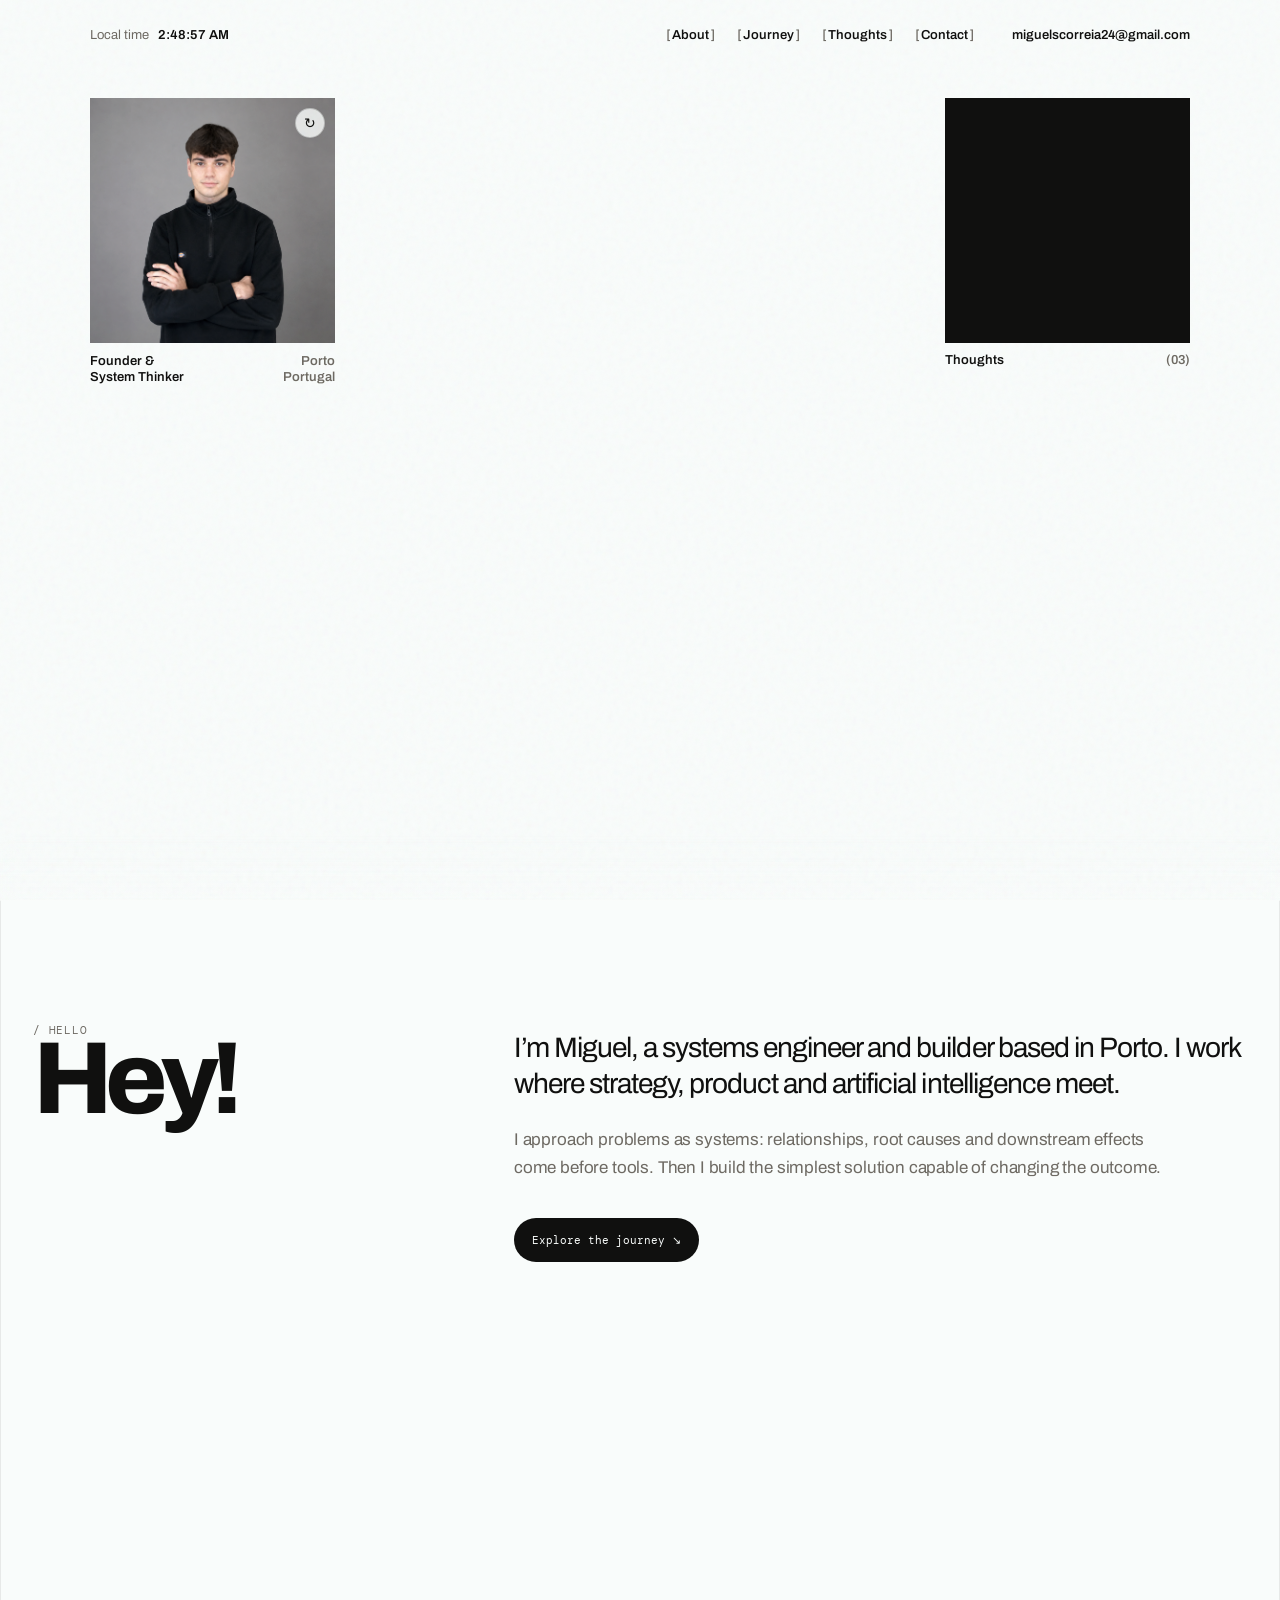
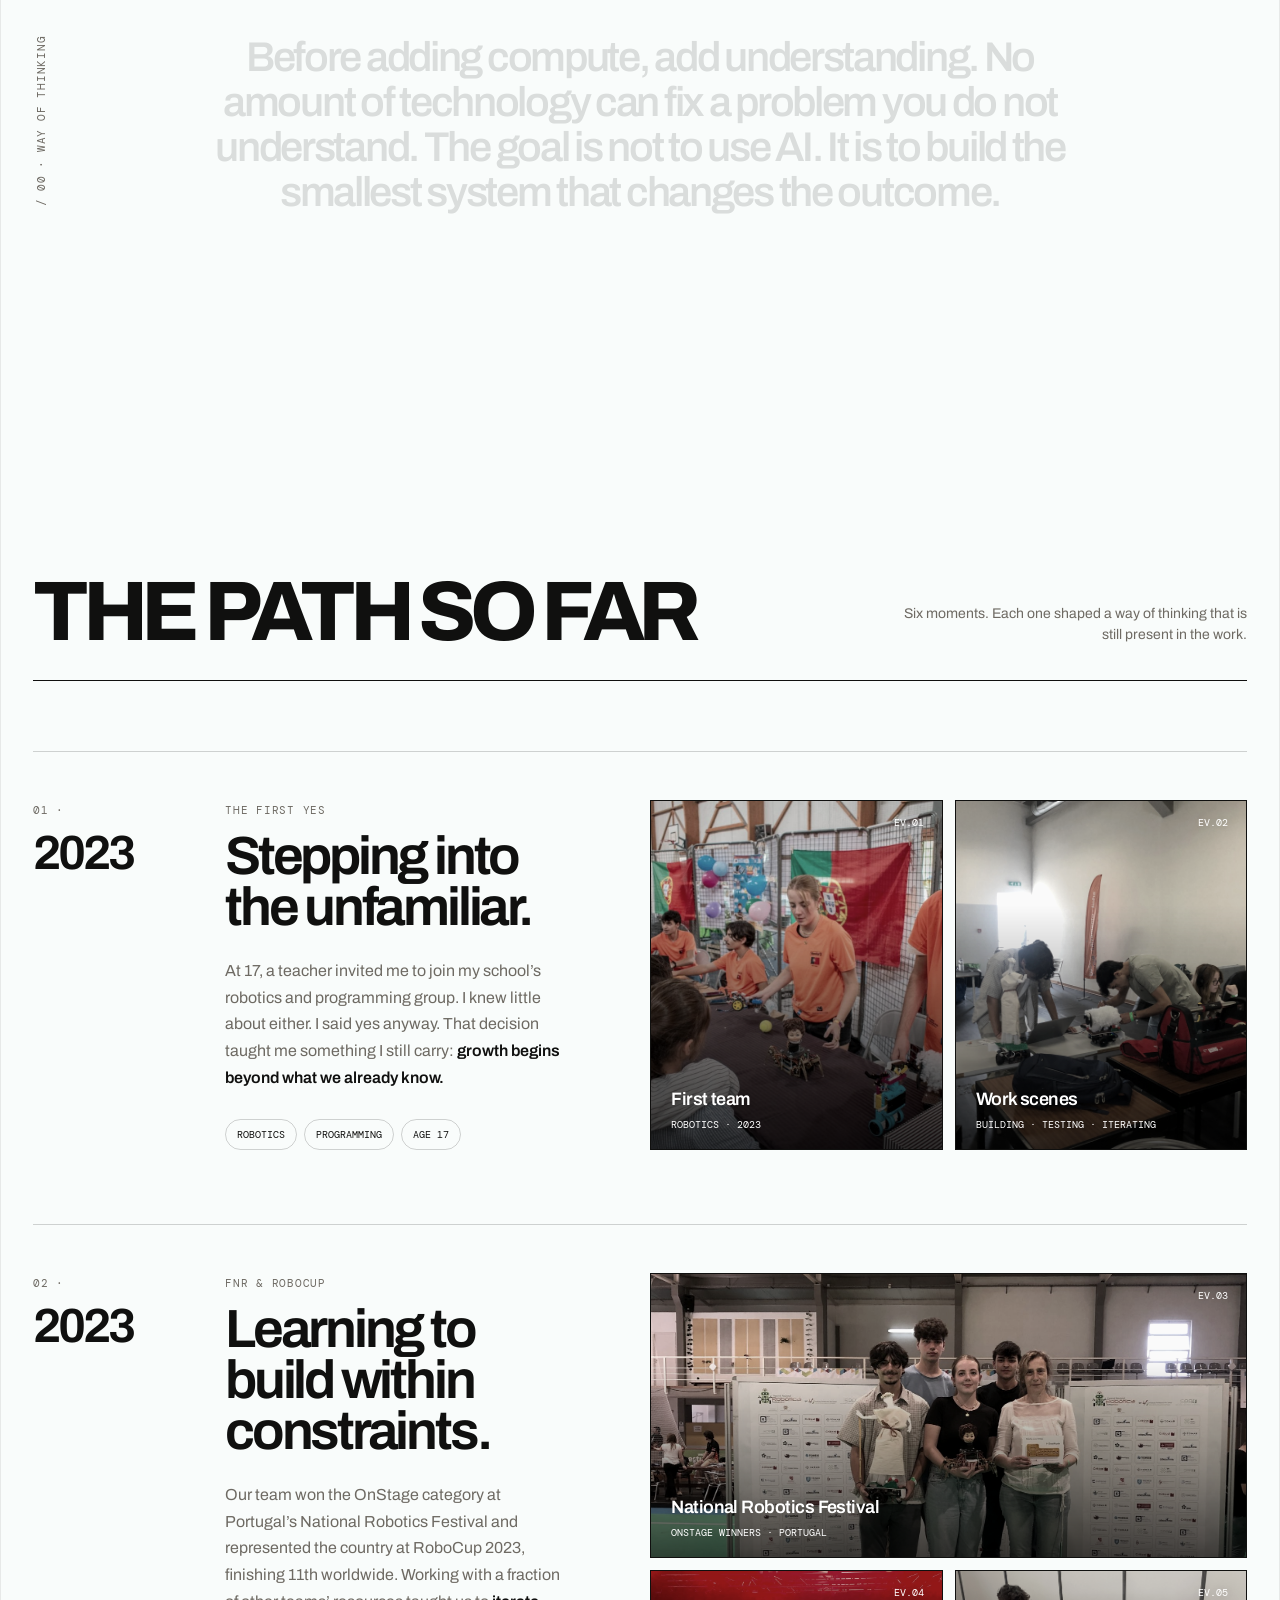
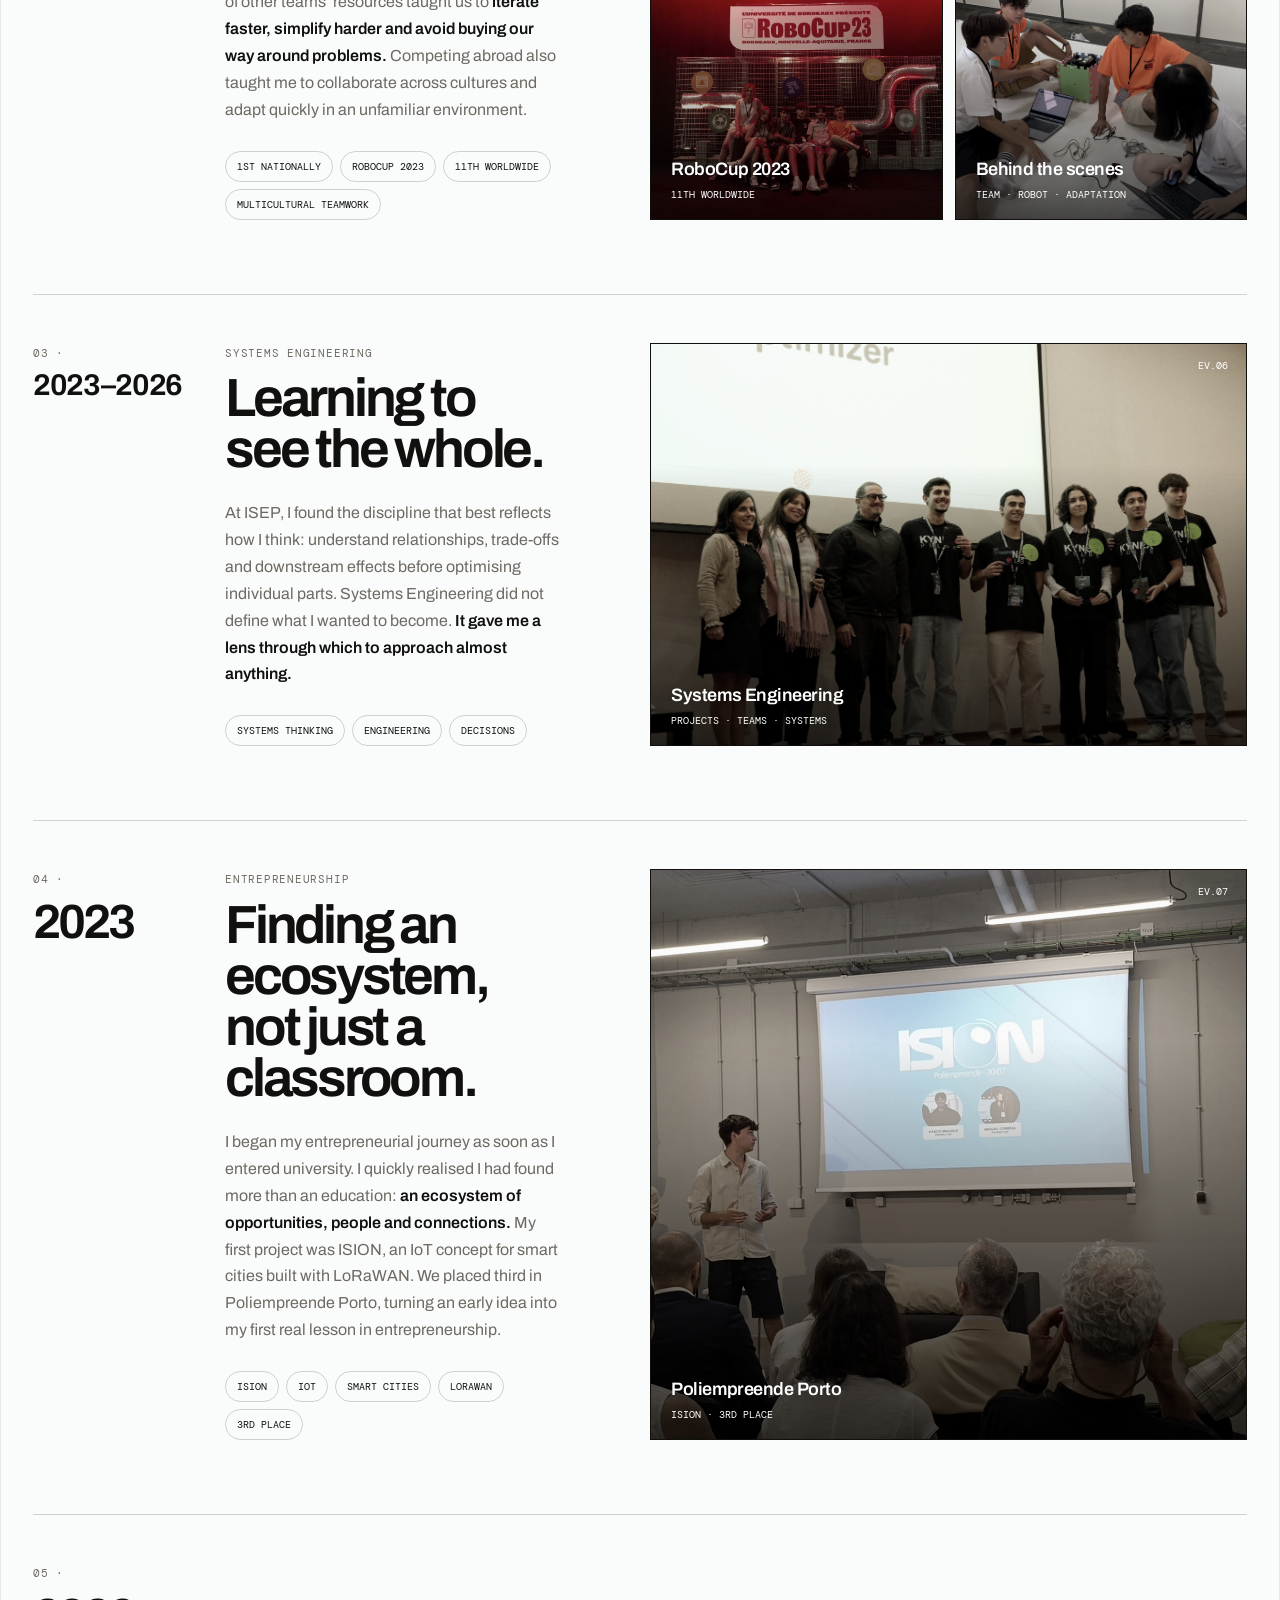
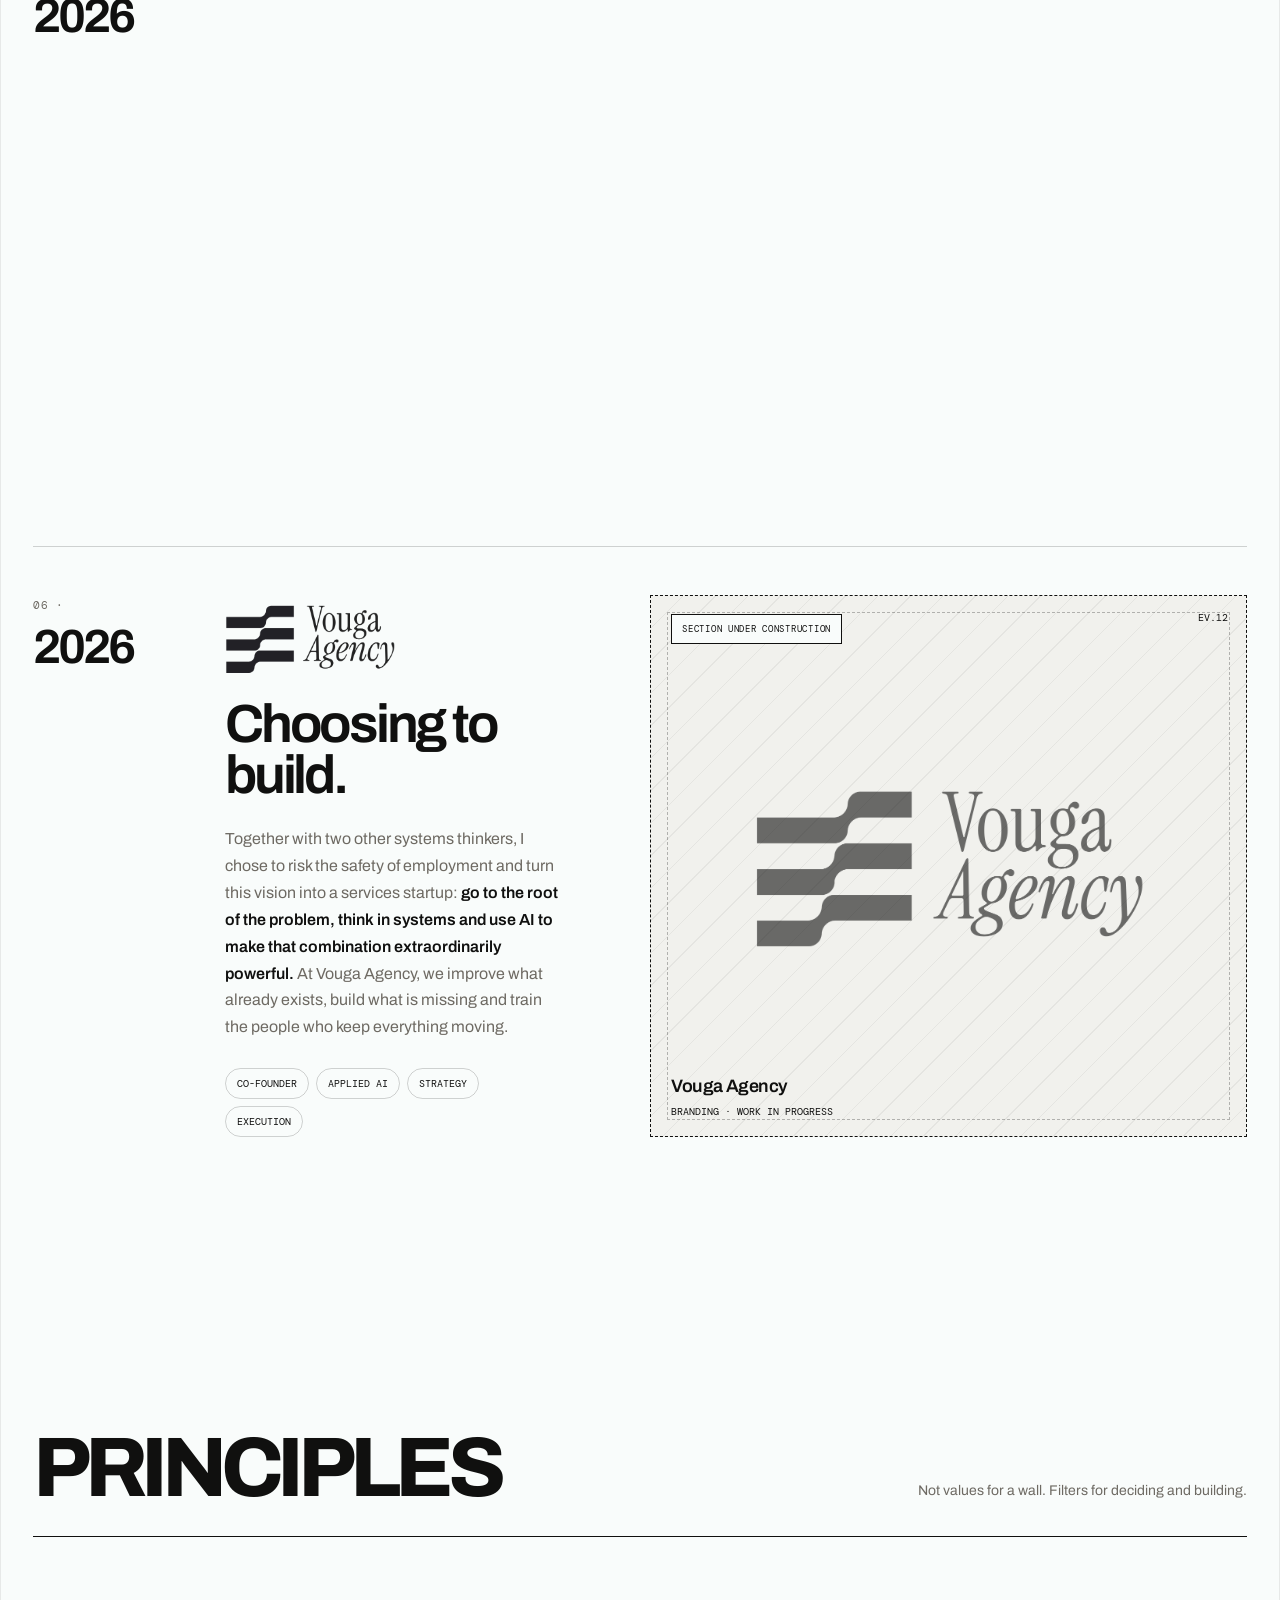
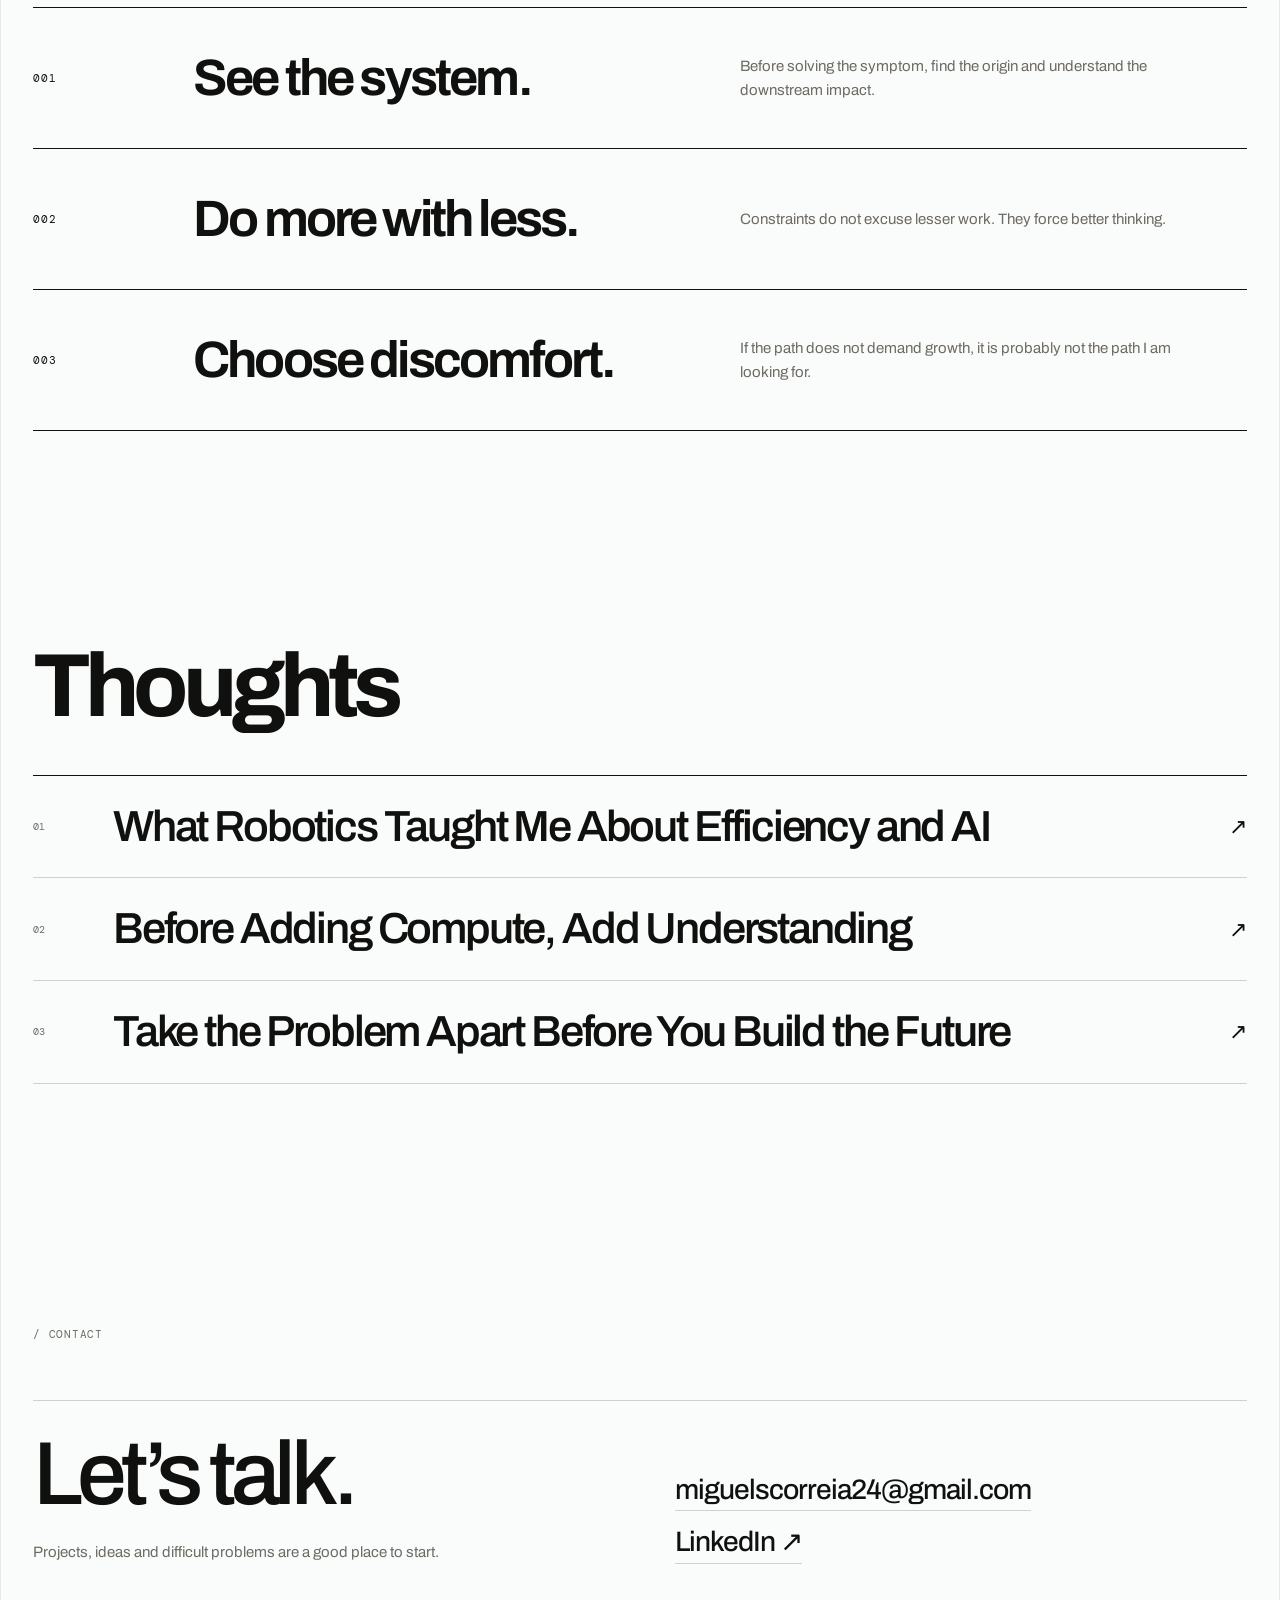
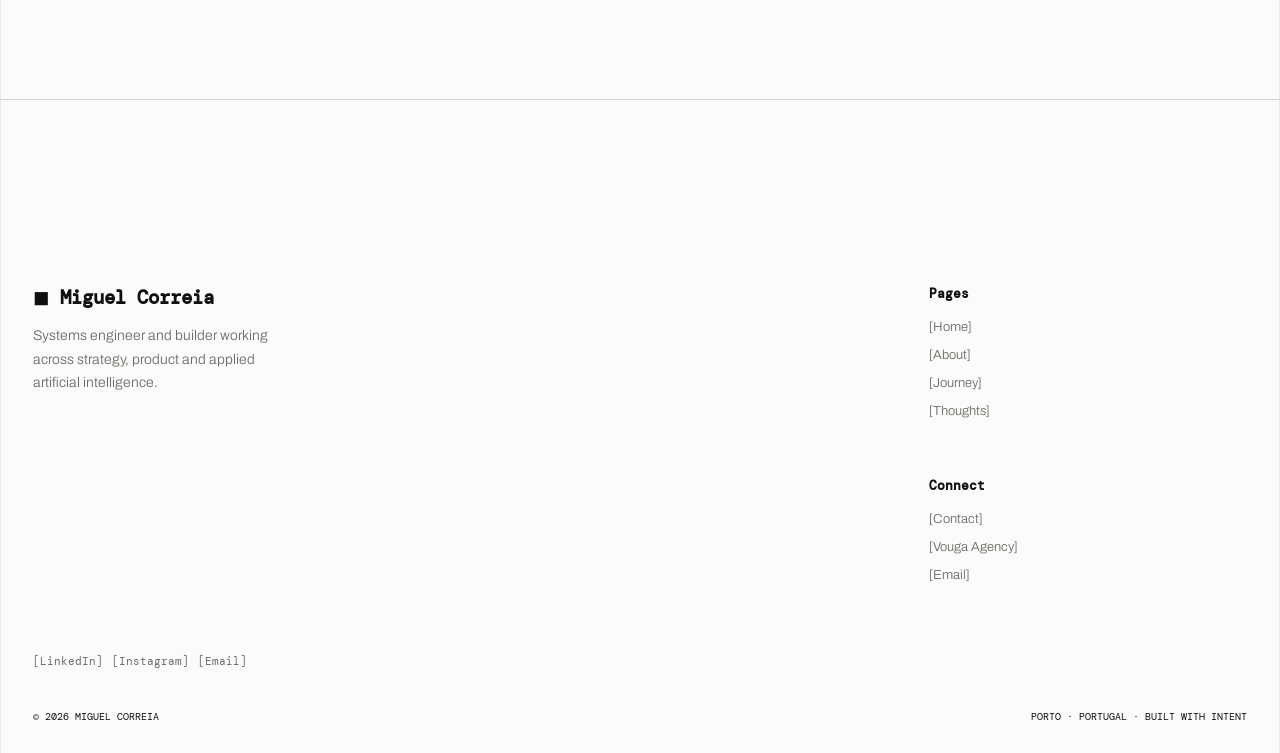
==== commit 10a2e925: "hhhhhhhuj" ====
--- a/index.html
+++ b/index.html
@@ -218,7 +218,7 @@
     .profile-card-back small{font:400 9px var(--mono);letter-spacing:.08em;text-transform:uppercase;color:rgba(249,252,251,.5)}
     .profile-card-links{display:flex;flex-direction:column;align-items:flex-start;gap:8px}
     .profile-card-links a{font-size:clamp(15px,1.4vw,20px);font-weight:560;text-decoration:none;border-bottom:1px solid rgba(249,252,251,.25)}
-    .profile-flip-toggle{position:absolute;z-index:3;inset:0;width:100%;height:100%;border:0;background:transparent;cursor:pointer}
+    .profile-flip-toggle{position:absolute;z-index:3;inset:0;width:100%;height:100%;border:0;background:transparent;cursor:pointer;backface-visibility:hidden;-webkit-backface-visibility:hidden}
     .profile-flip-toggle::after{content:"↻";position:absolute;right:10px;top:10px;width:28px;height:28px;display:grid;place-items:center;border:1px solid rgba(16,16,15,.2);border-radius:50%;background:rgba(249,252,251,.82);color:var(--ink);font-size:14px;backdrop-filter:blur(8px);transition:transform .35s var(--ease)}
     .profile-flip-toggle:hover::after{transform:rotate(90deg)}
     .profile-flip-toggle:focus-visible,.profile-back-close:focus-visible{outline:2px solid var(--orange);outline-offset:3px}
@@ -373,9 +373,10 @@
       .mobile-menu-meta{display:flex;flex-direction:column;align-items:flex-start;gap:9px;font-size:15px;line-height:1.2}
       .mobile-menu-meta a{color:inherit;text-decoration:none}
       .mobile-menu-mark{margin-top:32px;font-size:clamp(36px,11vw,52px);font-weight:650;line-height:1;letter-spacing:-.075em;white-space:nowrap}
-      .minimal-hero{min-height:100svh;padding:96px 24px 28px;display:flex;flex-direction:column;align-items:center;overflow:hidden}
+      .minimal-hero{min-height:100svh;padding:96px 24px 28px;display:flex;flex-direction:column;align-items:center;overflow:hidden;background:#fff}
       .hero-thoughts{display:none}
-      .hero-video{order:1;place-self:auto;align-self:flex-start;width:clamp(150px,46vw,190px);max-width:190px;margin:calc(12px - 1cm) 0 0 clamp(12px,8vw,32px);flex:0 0 auto}
+      .hero-video{order:1;place-self:auto;align-self:flex-start;width:clamp(150px,46vw,190px);max-width:190px;margin:calc(12px - 1cm) 0 0 clamp(12px,8vw,32px);flex:0 0 auto;background:#fff}
+      .hero-video video{mix-blend-mode:normal}
       .hero-description{order:2;align-self:stretch;width:100%;max-width:330px;margin:52px auto 0;font-size:clamp(20px,6vw,25px);line-height:1.08;text-align:left}
       .hero-profile{order:3;display:block;align-self:flex-start;width:min(58vw,215px);margin-top:48px}
       .hero-profile-role{display:flex;font-size:11px}
@@ -451,12 +452,12 @@
         <div class="profile-card">
           <div class="profile-card-inner">
             <figure class="hero-profile-photo"><img src="fotoperfil.png" alt="Portrait of Miguel Correia"></figure>
+            <button class="profile-flip-toggle" type="button" aria-label="Show contact options" aria-expanded="false"></button>
             <div class="profile-card-back" aria-hidden="true" inert>
               <button class="profile-back-close" type="button" aria-label="Show portrait">↩</button>
               <div><small>Connect with Miguel</small><div class="profile-card-links"><a href="https://www.linkedin.com/in/miguelsilvacorreia/" target="_blank" rel="noopener noreferrer">LinkedIn ↗</a><a href="mailto:miguelscorreia24@gmail.com">Email ↗</a><a href="https://www.instagram.com/miguel.scorreia?utm_source=qr" target="_blank" rel="noopener noreferrer">Instagram ↗</a></div></div>
             </div>
           </div>
-          <button class="profile-flip-toggle" type="button" aria-label="Show contact options" aria-expanded="false"></button>
         </div>
         <div class="hero-profile-role"><span>Founder &amp;<br>System Thinker</span><span>Porto<br>Portugal</span></div>
       </div>
